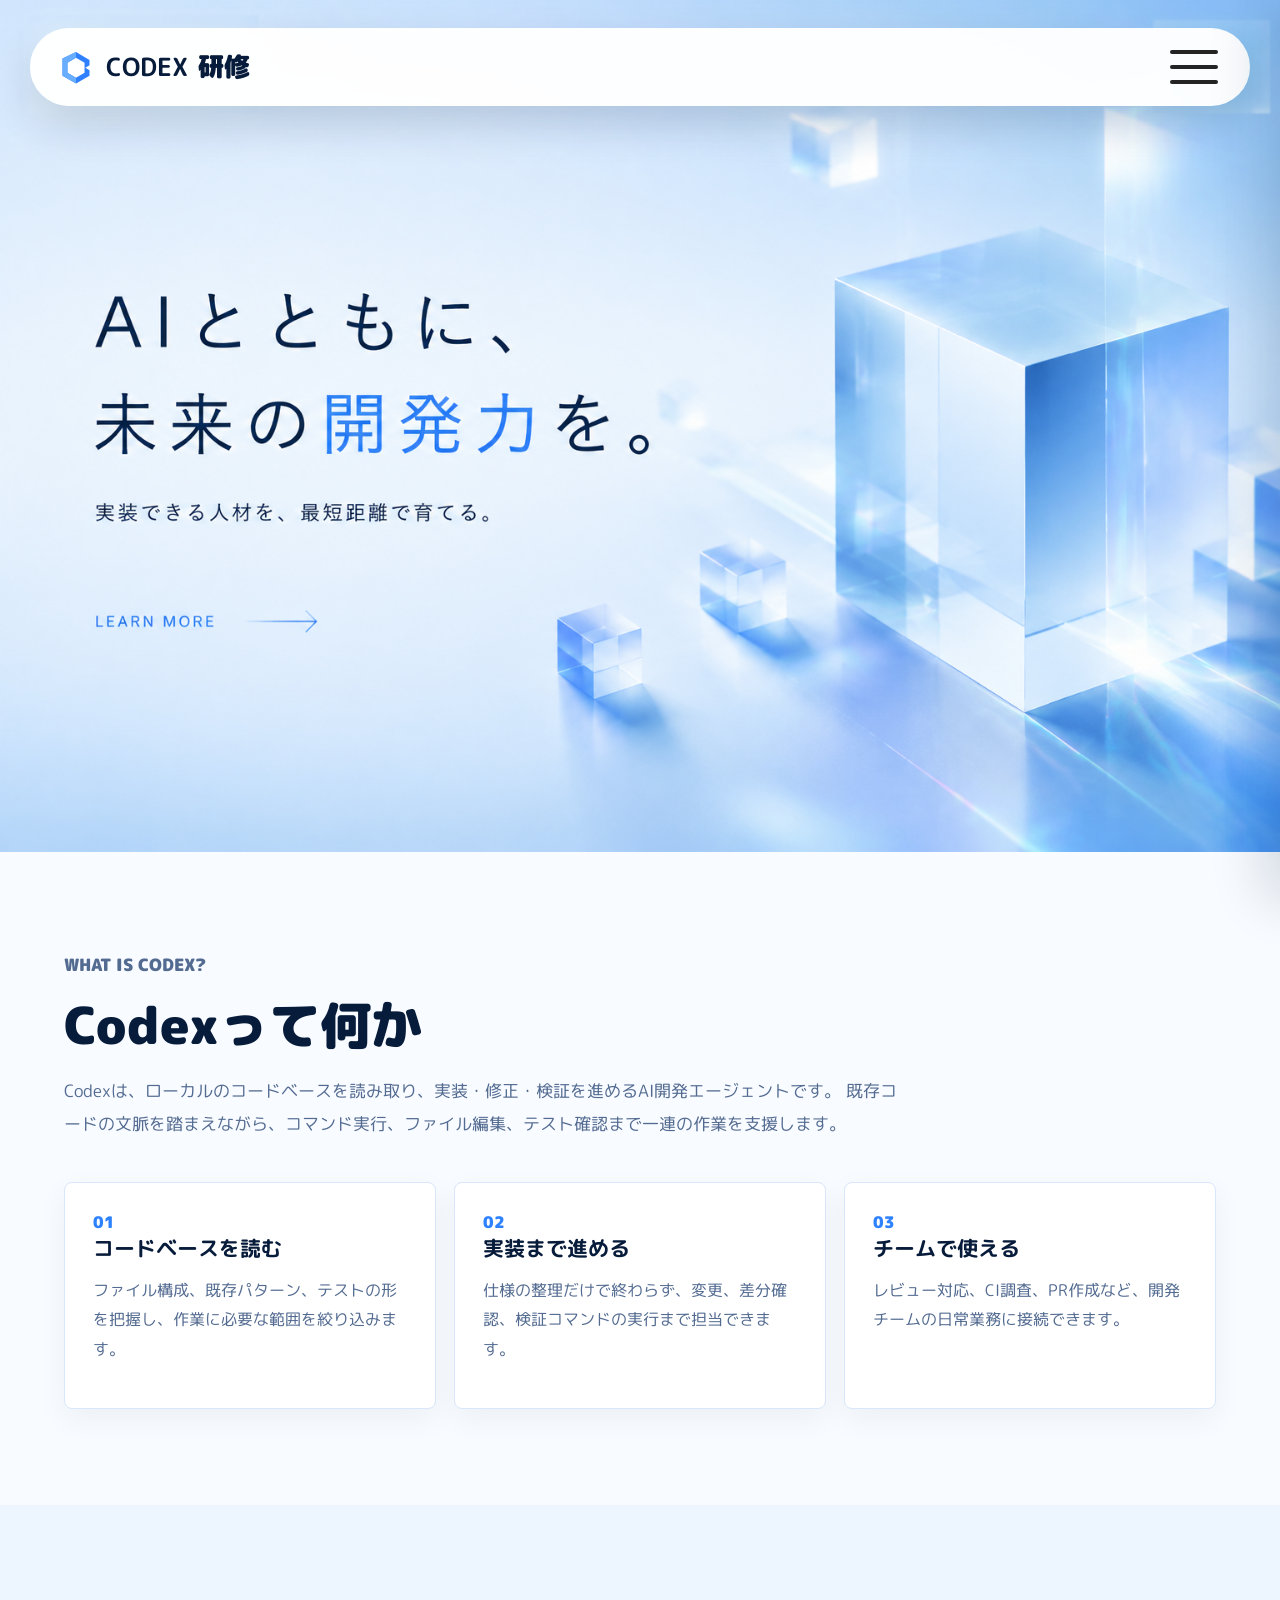
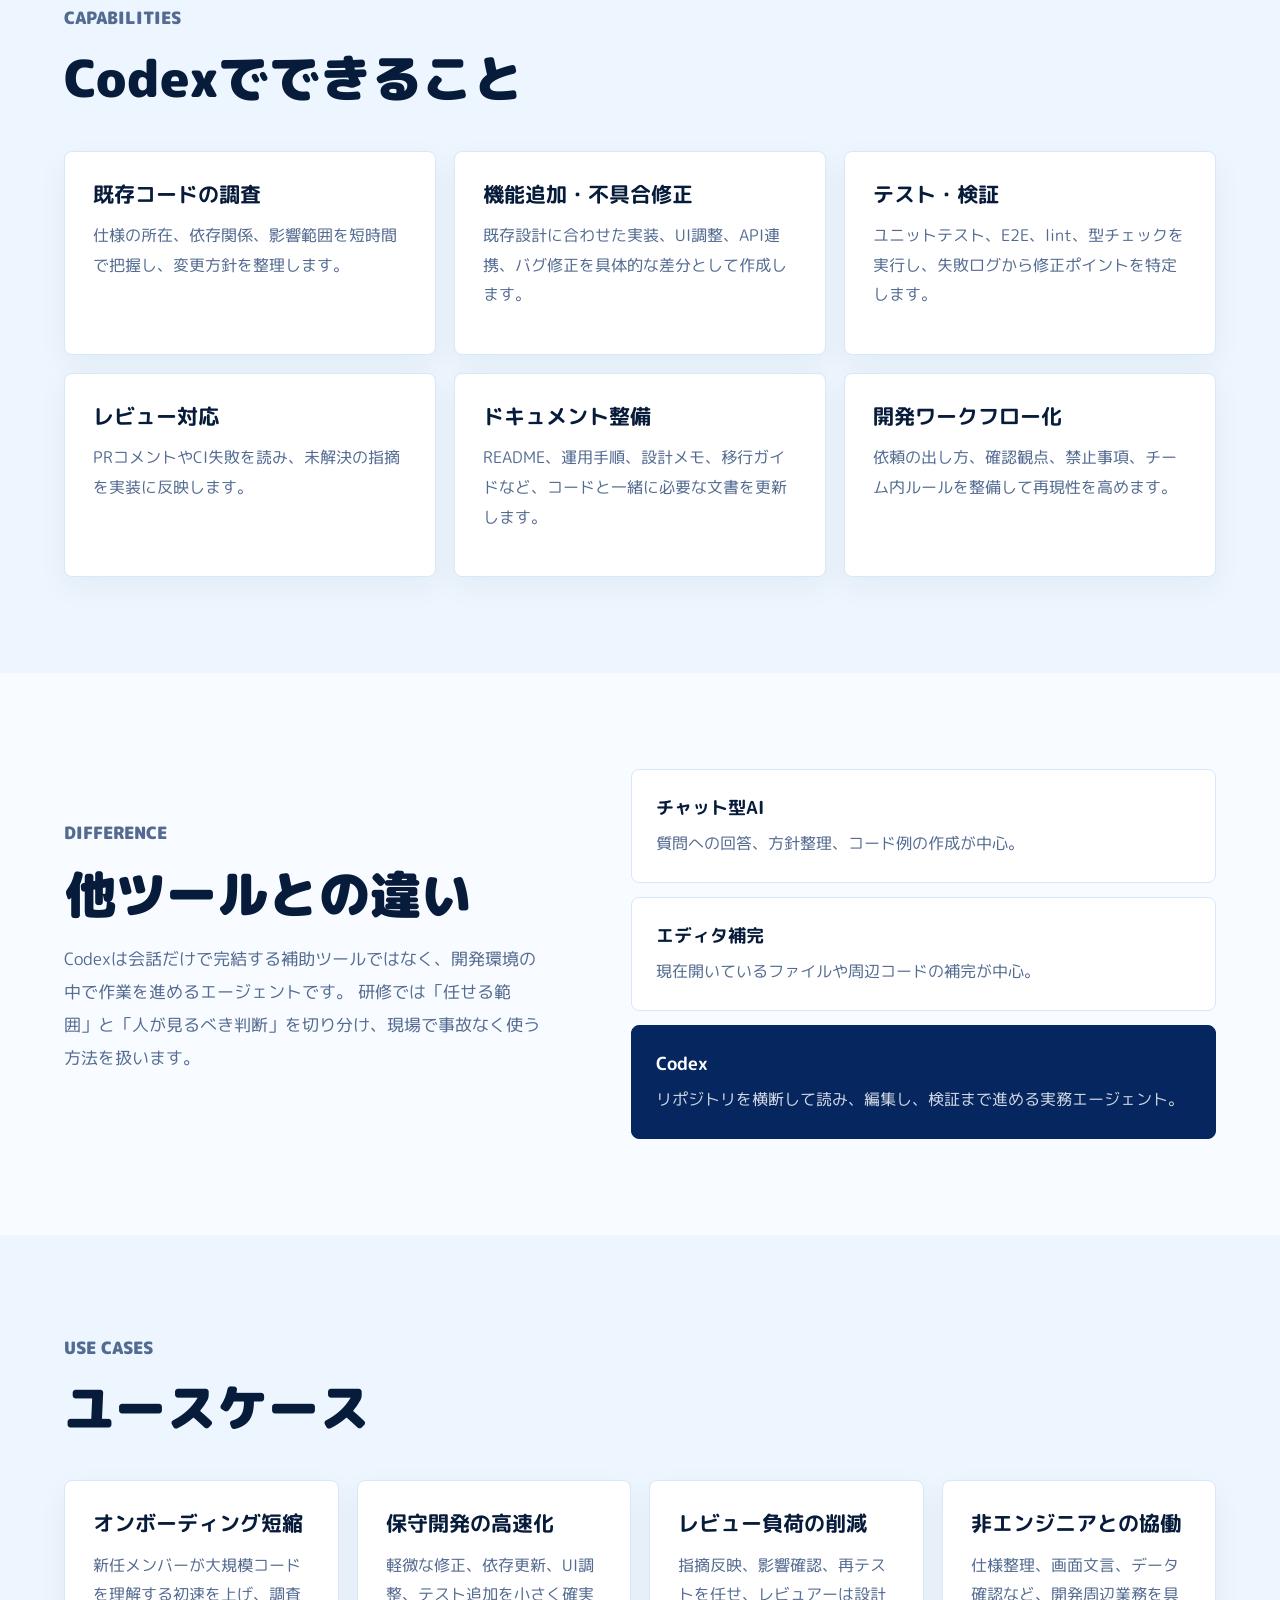
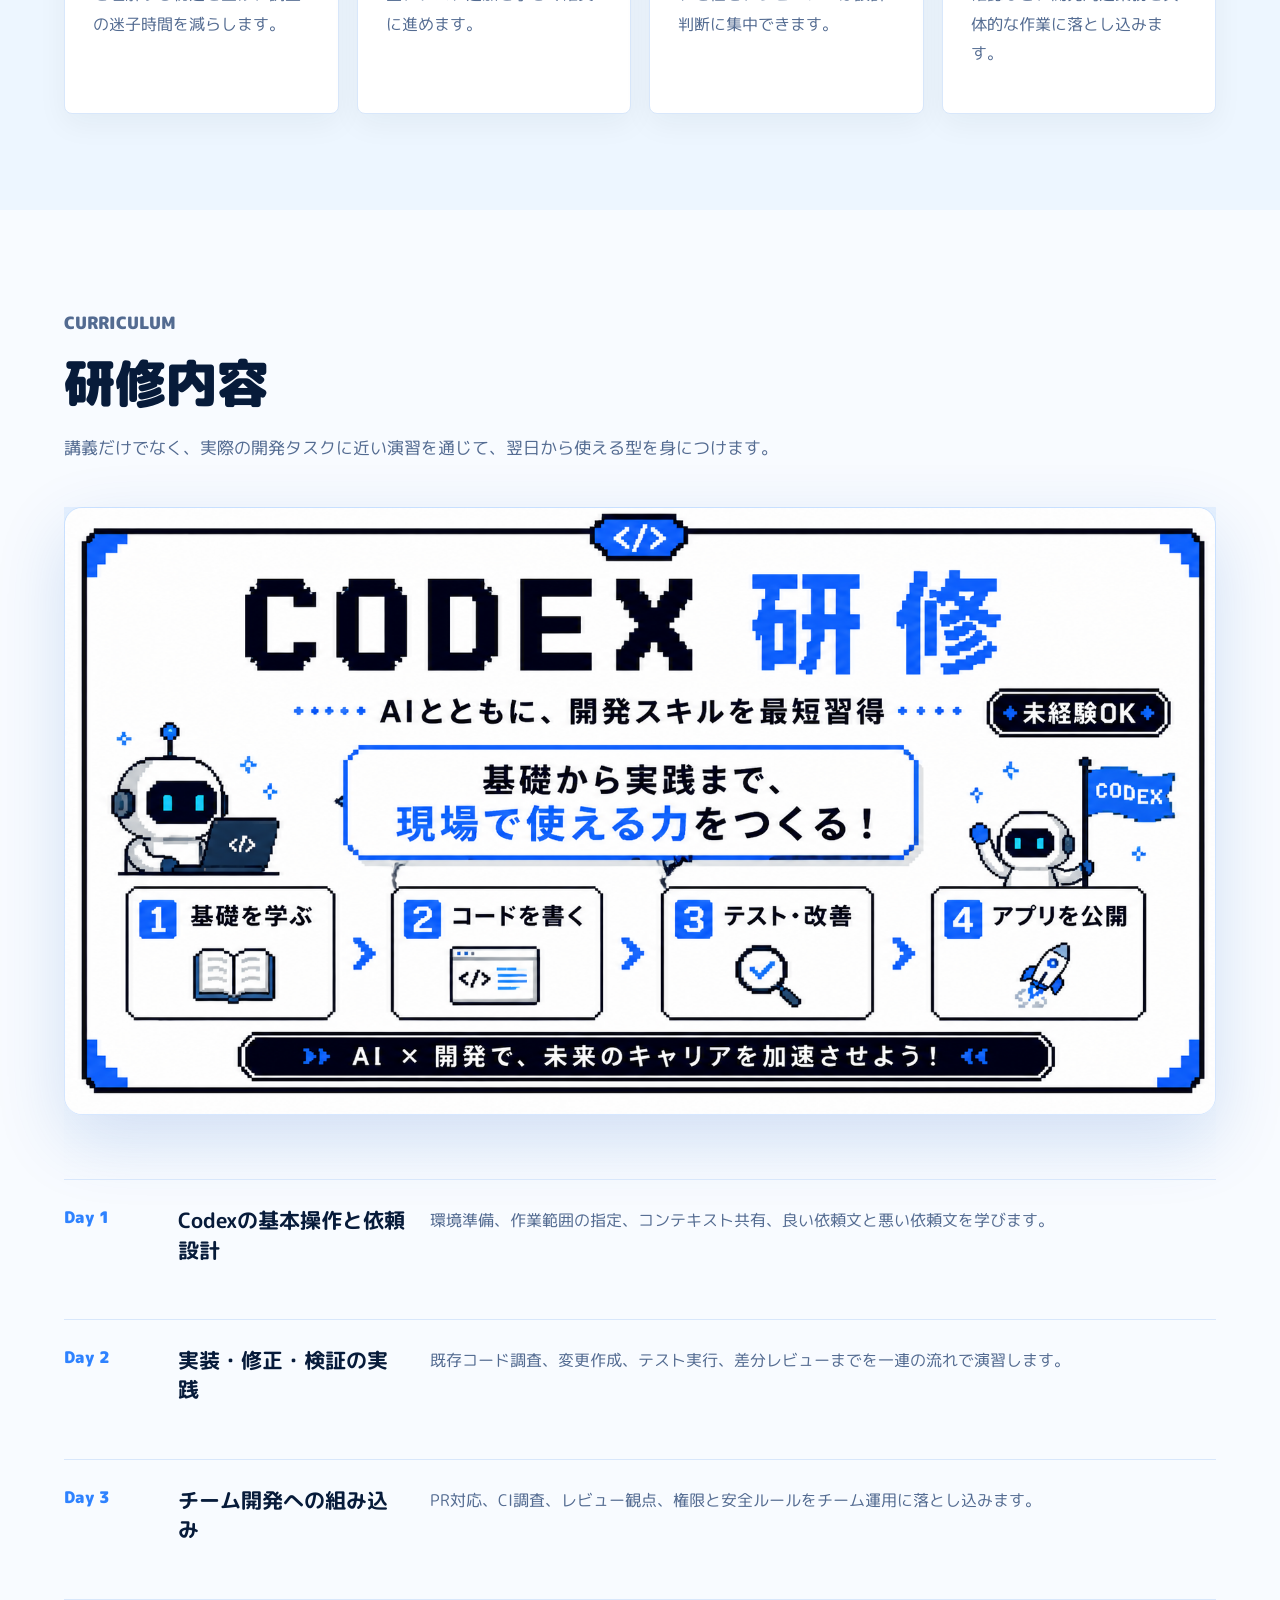
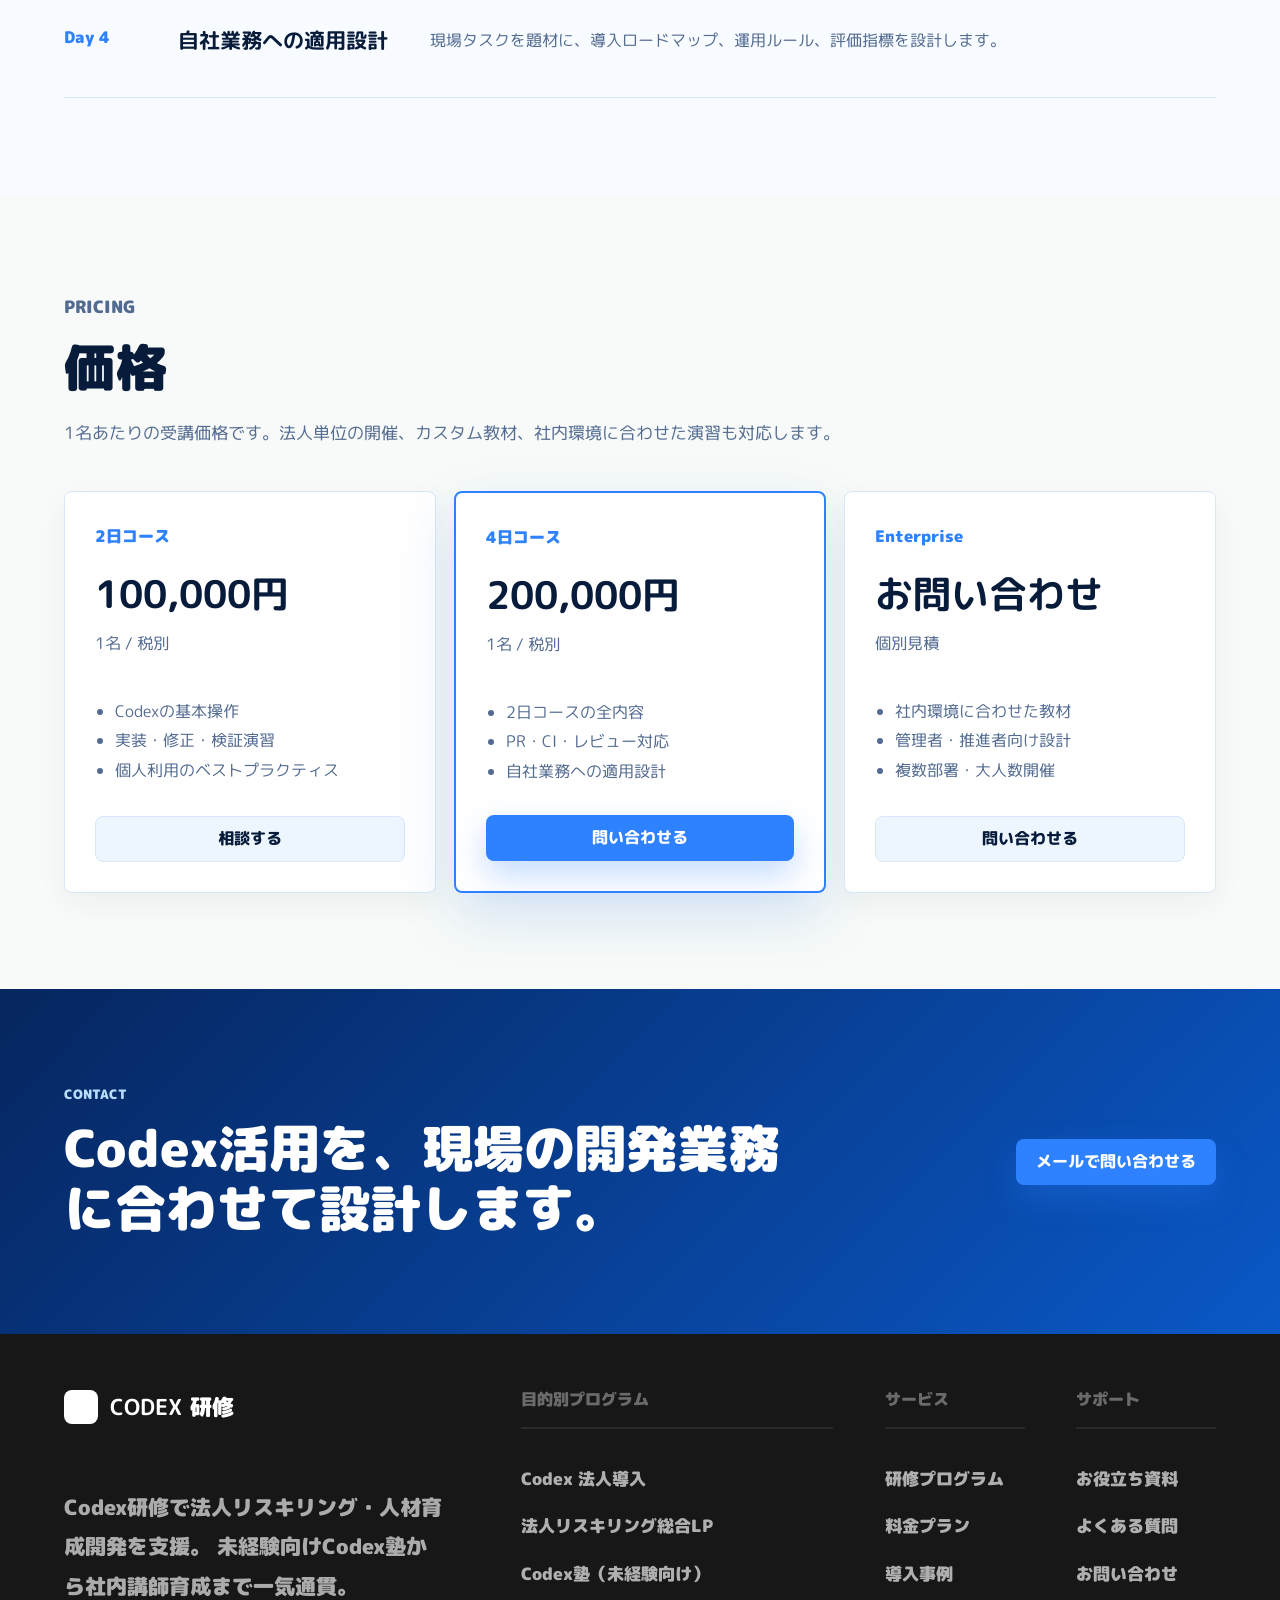
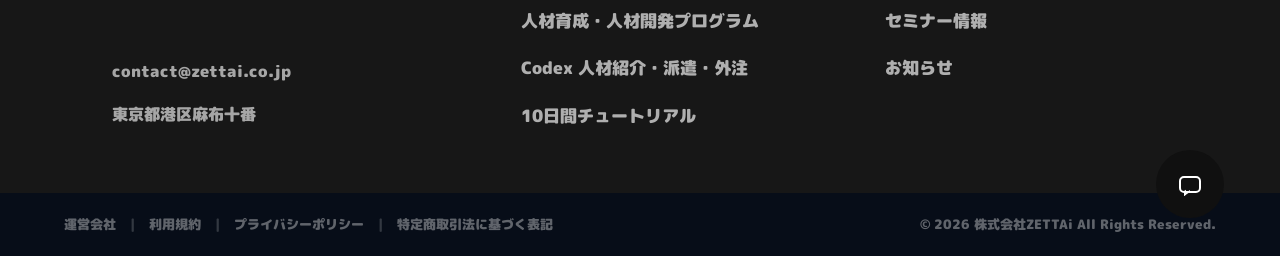
==== index.html @ 71ca86f2 "Add training site" ====
<!doctype html>
<html lang="ja">
  <head>
    <meta charset="utf-8">
    <meta name="viewport" content="width=device-width, initial-scale=1">
    <title>Codex研修 | AIコーディング実務研修</title>
    <meta
      name="description"
      content="Codexで何ができるかを実務で学ぶ法人向け研修。2日10万円、4日20万円、エンタープライズはお問い合わせ。"
    >
    <link rel="preconnect" href="https://fonts.googleapis.com">
    <link rel="preconnect" href="https://fonts.gstatic.com" crossorigin>
    <link href="https://fonts.googleapis.com/css2?family=M+PLUS+Rounded+1c:wght@400;500;700;800;900&display=swap" rel="stylesheet">
    <link rel="stylesheet" href="styles.css">
  </head>
  <body>
    <input class="menu-toggle" type="checkbox" id="menu-toggle" aria-hidden="true">
    <header class="site-header">
      <a class="brand" href="#top" aria-label="Codex研修">
        <span class="brand-mark" aria-hidden="true">
          <svg viewBox="0 0 48 48" role="img">
            <path d="M24 4 42 14.5v7.3l-6.6 3.8v-7.2L24 11.8 12.6 18.4v13.2L24 38.2l11.4-6.6v-7.2l6.6 3.8v7.3L24 46 6 35.5v-23L24 4Z"></path>
            <path d="M24 11.8 12.6 18.4v13.2L24 38.2v7.8L6 35.5v-23L24 4v7.8Z"></path>
          </svg>
        </span>
        <span><strong>CODEX</strong> 研修</span>
      </a>
      <label class="header-menu" for="menu-toggle" aria-label="メニューを開く">
        <span></span>
        <span></span>
        <span></span>
      </label>
    </header>
    <label class="menu-scrim" for="menu-toggle" aria-label="メニューを閉じる"></label>
    <aside class="side-menu" aria-label="メニュー">
      <div class="menu-head">
        <p>MENU</p>
        <label class="menu-close" for="menu-toggle" aria-label="メニューを閉じる"></label>
      </div>
      <nav class="menu-list">
        <a class="is-active" href="#about">
          <span class="menu-icon">✓</span>
          <span><strong>適正診断</strong><small>30秒で受講相性チェック</small></span>
        </a>
        <a href="#curriculum">
          <span class="menu-icon">◇</span>
          <span><strong>コース一覧</strong><small>2日/4日/エンタープライズ</small></span>
        </a>
        <a href="#pricing">
          <span class="menu-icon">▣</span>
          <span><strong>料金プラン</strong><small>明朗な3プラン</small></span>
        </a>
        <a href="#usecases">
          <span class="menu-icon">◎</span>
          <span><strong>導入事例</strong><small>法人の活用シーンを紹介</small></span>
        </a>
        <a href="#features">
          <span class="menu-icon">▤</span>
          <span><strong>できること</strong><small>Codex活用の実務範囲</small></span>
        </a>
        <a href="#difference">
          <span class="menu-icon">▸</span>
          <span><strong>他ツールとの違い</strong><small>開発エージェントとしての特徴</small></span>
        </a>
        <a href="#contact">
          <span class="menu-icon">!</span>
          <span><strong>最新ニュース</strong><small>リリース・更新情報</small></span>
        </a>
      </nav>
      <a class="menu-learning" href="#contact">Eラーニングはこちら</a>
    </aside>

    <main id="top">
      <section class="hero" aria-label="Codex研修のファーストビュー">
        <img class="hero-image" src="assets/hero-codex-fv.png" alt="AIとともに、未来の開発力を。実装できる人材を、最短距離で育てる。">
        <a class="hero-learn-more" href="#about" aria-label="Codexって何かへ移動"></a>
        <div class="hero-content visually-hidden">
          <p class="eyebrow">法人向けAIコーディング研修</p>
          <h1>Codexで、開発チームの実務を前に進める。</h1>
          <p class="hero-lead">
            調査、実装、レビュー、テスト、PR対応まで。Codexを「便利なチャット」ではなく、
            開発プロセスに組み込むための実践型トレーニングです。
          </p>
          <div class="hero-actions">
            <a class="button primary" href="#pricing">料金を見る</a>
            <a class="button ghost" href="#curriculum">研修内容を見る</a>
          </div>
          <dl class="hero-facts" aria-label="研修概要">
            <div>
              <dt>2日</dt>
              <dd>基礎から実務導入</dd>
            </div>
            <div>
              <dt>4日</dt>
              <dd>チーム運用まで</dd>
            </div>
            <div>
              <dt>Enterprise</dt>
              <dd>個別設計</dd>
            </div>
          </dl>
        </div>
      </section>

      <section id="about" class="section intro-section">
        <div class="section-head">
          <p class="eyebrow">What is Codex?</p>
          <h2>Codexって何か</h2>
          <p>
            Codexは、ローカルのコードベースを読み取り、実装・修正・検証を進めるAI開発エージェントです。
            既存コードの文脈を踏まえながら、コマンド実行、ファイル編集、テスト確認まで一連の作業を支援します。
          </p>
        </div>
        <div class="definition-grid">
          <article>
            <span>01</span>
            <h3>コードベースを読む</h3>
            <p>ファイル構成、既存パターン、テストの形を把握し、作業に必要な範囲を絞り込みます。</p>
          </article>
          <article>
            <span>02</span>
            <h3>実装まで進める</h3>
            <p>仕様の整理だけで終わらず、変更、差分確認、検証コマンドの実行まで担当できます。</p>
          </article>
          <article>
            <span>03</span>
            <h3>チームで使える</h3>
            <p>レビュー対応、CI調査、PR作成など、開発チームの日常業務に接続できます。</p>
          </article>
        </div>
      </section>

      <section id="features" class="section band">
        <div class="section-head">
          <p class="eyebrow">Capabilities</p>
          <h2>Codexでできること</h2>
        </div>
        <div class="feature-grid">
          <article>
            <h3>既存コードの調査</h3>
            <p>仕様の所在、依存関係、影響範囲を短時間で把握し、変更方針を整理します。</p>
          </article>
          <article>
            <h3>機能追加・不具合修正</h3>
            <p>既存設計に合わせた実装、UI調整、API連携、バグ修正を具体的な差分として作成します。</p>
          </article>
          <article>
            <h3>テスト・検証</h3>
            <p>ユニットテスト、E2E、lint、型チェックを実行し、失敗ログから修正ポイントを特定します。</p>
          </article>
          <article>
            <h3>レビュー対応</h3>
            <p>PRコメントやCI失敗を読み、未解決の指摘を実装に反映します。</p>
          </article>
          <article>
            <h3>ドキュメント整備</h3>
            <p>README、運用手順、設計メモ、移行ガイドなど、コードと一緒に必要な文書を更新します。</p>
          </article>
          <article>
            <h3>開発ワークフロー化</h3>
            <p>依頼の出し方、確認観点、禁止事項、チーム内ルールを整備して再現性を高めます。</p>
          </article>
        </div>
      </section>

      <section id="difference" class="section">
        <div class="split">
          <div>
            <p class="eyebrow">Difference</p>
            <h2>他ツールとの違い</h2>
            <p>
              Codexは会話だけで完結する補助ツールではなく、開発環境の中で作業を進めるエージェントです。
              研修では「任せる範囲」と「人が見るべき判断」を切り分け、現場で事故なく使う方法を扱います。
            </p>
          </div>
          <div class="compare-list">
            <article>
              <strong>チャット型AI</strong>
              <span>質問への回答、方針整理、コード例の作成が中心。</span>
            </article>
            <article>
              <strong>エディタ補完</strong>
              <span>現在開いているファイルや周辺コードの補完が中心。</span>
            </article>
            <article class="highlight">
              <strong>Codex</strong>
              <span>リポジトリを横断して読み、編集し、検証まで進める実務エージェント。</span>
            </article>
          </div>
        </div>
      </section>

      <section id="usecases" class="section band">
        <div class="section-head">
          <p class="eyebrow">Use Cases</p>
          <h2>ユースケース</h2>
        </div>
        <div class="usecase-grid">
          <article>
            <h3>オンボーディング短縮</h3>
            <p>新任メンバーが大規模コードを理解する初速を上げ、調査の迷子時間を減らします。</p>
          </article>
          <article>
            <h3>保守開発の高速化</h3>
            <p>軽微な修正、依存更新、UI調整、テスト追加を小さく確実に進めます。</p>
          </article>
          <article>
            <h3>レビュー負荷の削減</h3>
            <p>指摘反映、影響確認、再テストを任せ、レビュアーは設計判断に集中できます。</p>
          </article>
          <article>
            <h3>非エンジニアとの協働</h3>
            <p>仕様整理、画面文言、データ確認など、開発周辺業務を具体的な作業に落とし込みます。</p>
          </article>
        </div>
      </section>

      <section id="curriculum" class="section">
        <div class="section-head">
          <p class="eyebrow">Curriculum</p>
          <h2>研修内容</h2>
          <p>講義だけでなく、実際の開発タスクに近い演習を通じて、翌日から使える型を身につけます。</p>
        </div>
        <div class="pixel-banner" aria-label="Codex研修の概要ビジュアル">
          <img src="assets/codex-pixel-training.png" alt="CODEX研修 AIとともに、開発スキルを最短習得。基礎から実践まで、現場で使える力をつくる。">
        </div>
        <div class="timeline">
          <article>
            <span>Day 1</span>
            <h3>Codexの基本操作と依頼設計</h3>
            <p>環境準備、作業範囲の指定、コンテキスト共有、良い依頼文と悪い依頼文を学びます。</p>
          </article>
          <article>
            <span>Day 2</span>
            <h3>実装・修正・検証の実践</h3>
            <p>既存コード調査、変更作成、テスト実行、差分レビューまでを一連の流れで演習します。</p>
          </article>
          <article>
            <span>Day 3</span>
            <h3>チーム開発への組み込み</h3>
            <p>PR対応、CI調査、レビュー観点、権限と安全ルールをチーム運用に落とし込みます。</p>
          </article>
          <article>
            <span>Day 4</span>
            <h3>自社業務への適用設計</h3>
            <p>現場タスクを題材に、導入ロードマップ、運用ルール、評価指標を設計します。</p>
          </article>
        </div>
      </section>

      <section id="pricing" class="section pricing-section">
        <div class="section-head">
          <p class="eyebrow">Pricing</p>
          <h2>価格</h2>
          <p>1名あたりの受講価格です。法人単位の開催、カスタム教材、社内環境に合わせた演習も対応します。</p>
        </div>
        <div class="pricing-grid">
          <article class="price-card">
            <p class="plan">2日コース</p>
            <h3>100,000円</h3>
            <p class="tax">1名 / 税別</p>
            <ul>
              <li>Codexの基本操作</li>
              <li>実装・修正・検証演習</li>
              <li>個人利用のベストプラクティス</li>
            </ul>
            <a class="button secondary" href="#contact">相談する</a>
          </article>
          <article class="price-card featured">
            <p class="plan">4日コース</p>
            <h3>200,000円</h3>
            <p class="tax">1名 / 税別</p>
            <ul>
              <li>2日コースの全内容</li>
              <li>PR・CI・レビュー対応</li>
              <li>自社業務への適用設計</li>
            </ul>
            <a class="button primary" href="#contact">問い合わせる</a>
          </article>
          <article class="price-card">
            <p class="plan">Enterprise</p>
            <h3>お問い合わせ</h3>
            <p class="tax">個別見積</p>
            <ul>
              <li>社内環境に合わせた教材</li>
              <li>管理者・推進者向け設計</li>
              <li>複数部署・大人数開催</li>
            </ul>
            <a class="button secondary" href="#contact">問い合わせる</a>
          </article>
        </div>
      </section>

      <section id="contact" class="section contact">
        <div>
          <p class="eyebrow">Contact</p>
          <h2>Codex活用を、現場の開発業務に合わせて設計します。</h2>
        </div>
        <a class="button primary" href="mailto:info@example.com?subject=Codex研修について">メールで問い合わせる</a>
      </section>
    </main>

    <footer class="footer">
      <div class="footer-main">
        <div class="footer-company">
          <a class="footer-brand" href="#top" aria-label="CODEX研修">
            <span class="footer-brand-mark" aria-hidden="true"></span>
            <span><strong>CODEX</strong> 研修</span>
          </a>
          <p class="footer-lead">
            Codex研修で法人リスキリング・人材育成開発を支援。
            未経験向けCodex塾から社内講師育成まで一気通貫。
          </p>
          <address>
            <a href="mailto:contact@zettai.co.jp">contact@zettai.co.jp</a>
            <span>東京都港区麻布十番</span>
          </address>
        </div>

        <nav class="footer-nav" aria-label="フッターナビゲーション">
          <section>
            <h2>目的別プログラム</h2>
            <a href="#about">Codex 法人導入</a>
            <a href="#top">法人リスキリング総合LP</a>
            <a href="#curriculum">Codex塾（未経験向け）</a>
            <a href="#features">人材育成・人材開発プログラム</a>
            <a href="#usecases">Codex 人材紹介・派遣・外注</a>
            <a href="#contact">10日間チュートリアル</a>
          </section>
          <section>
            <h2>サービス</h2>
            <a href="#curriculum">研修プログラム</a>
            <a href="#pricing">料金プラン</a>
            <a href="#usecases">導入事例</a>
            <a href="#contact">セミナー情報</a>
            <a href="#contact">お知らせ</a>
          </section>
          <section>
            <h2>サポート</h2>
            <a href="#features">お役立ち資料</a>
            <a href="#pricing">よくある質問</a>
            <a href="#contact">お問い合わせ</a>
          </section>
        </nav>
      </div>

      <div class="footer-bottom">
        <nav aria-label="法務リンク">
          <a href="#contact">運営会社</a>
          <a href="#contact">利用規約</a>
          <a href="#contact">プライバシーポリシー</a>
          <a href="#contact">特定商取引法に基づく表記</a>
        </nav>
        <p>© 2026 株式会社ZETTAi All Rights Reserved.</p>
      </div>

      <a class="footer-chat" href="#contact" aria-label="お問い合わせ">
        <span aria-hidden="true"></span>
      </a>
    </footer>
  </body>
</html>
---- styles.css ----
:root {
  --ink: #071b3a;
  --muted: #536b91;
  --line: #d8e7fb;
  --paper: #f8fbff;
  --soft: #edf6ff;
  --blue: #2e82ff;
  --blue-dark: #0b4fb8;
  --blue-deep: #06265f;
  --cyan: #72c7ff;
  --white: #ffffff;
  --shadow: 0 22px 60px rgba(25, 105, 224, 0.16);
}

* {
  box-sizing: border-box;
}

html {
  scroll-behavior: smooth;
}

body {
  margin: 0;
  color: var(--ink);
  background: var(--paper);
  font-family: "M PLUS Rounded 1c", system-ui, sans-serif;
  letter-spacing: 0;
}

.visually-hidden {
  position: absolute;
  width: 1px;
  height: 1px;
  padding: 0;
  margin: -1px;
  overflow: hidden;
  clip: rect(0, 0, 0, 0);
  white-space: nowrap;
  border: 0;
}

a {
  color: inherit;
  text-decoration: none;
}

.menu-toggle {
  position: absolute;
  opacity: 0;
  pointer-events: none;
}

.site-header {
  position: fixed;
  z-index: 30;
  top: 28px;
  left: 30px;
  right: 30px;
  display: flex;
  align-items: center;
  justify-content: space-between;
  gap: 24px;
  min-height: 78px;
  padding: 10px 22px 10px 28px;
  background: rgba(255, 255, 255, 0.96);
  border-radius: 999px;
  box-shadow: 0 18px 42px rgba(7, 27, 58, 0.16);
  backdrop-filter: blur(14px);
}

.brand,
.nav,
.hero-actions,
.hero-facts,
.contact {
  display: flex;
  align-items: center;
}

.brand {
  margin-right: auto;
  flex: 0 0 auto;
  gap: 12px;
  font-weight: 900;
  font-size: clamp(22px, 2vw, 34px);
  line-height: 1;
  color: var(--ink);
}

.brand span:last-child {
  display: flex;
  align-items: baseline;
  gap: 10px;
}

.brand strong {
  font-size: clamp(22px, 1.95vw, 34px);
}

.brand-mark {
  width: 36px;
  height: 36px;
  color: var(--blue);
}

.brand-mark svg {
  display: block;
  width: 100%;
  height: 100%;
}

.brand-mark path:first-child {
  fill: #2f80ff;
}

.brand-mark path:last-child {
  fill: #69adff;
}

.nav {
  flex: 1 1 auto;
  justify-content: center;
  min-width: 0;
  gap: clamp(16px, 1.55vw, 28px);
  color: #071b3a;
  font-size: clamp(15px, 1.2vw, 22px);
  font-weight: 900;
  white-space: nowrap;
}

.nav a:hover {
  color: var(--blue-dark);
}

.header-cta,
.button {
  display: inline-flex;
  align-items: center;
  justify-content: center;
  min-height: 46px;
  padding: 0 20px;
  border-radius: 8px;
  font-weight: 800;
}

.header-menu {
  flex: 0 0 auto;
  display: flex;
  flex-direction: column;
  justify-content: center;
  gap: 11px;
  width: 58px;
  height: 58px;
  color: #242424;
  border: 0;
  border-radius: 0;
  font-weight: 900;
  cursor: pointer;
}

.header-menu span {
  width: 48px;
  height: 4px;
  background: currentColor;
  border-radius: 999px;
}

.menu-scrim {
  position: fixed;
  z-index: 20;
  inset: 0;
  background: rgba(5, 12, 23, 0.54);
  opacity: 0;
  pointer-events: none;
  transition: opacity 0.28s ease;
}

.side-menu {
  position: fixed;
  z-index: 40;
  top: 0;
  right: 0;
  width: min(92vw, 440px);
  height: 100svh;
  padding: 22px 22px 20px;
  background: rgba(255, 255, 255, 0.98);
  box-shadow: -18px 0 50px rgba(7, 27, 58, 0.14);
  overflow-y: auto;
  transform: translateX(100%);
  transition: transform 0.28s ease;
}

.menu-toggle:checked ~ .menu-scrim {
  opacity: 1;
  pointer-events: auto;
}

.menu-toggle:checked ~ .side-menu {
  transform: translateX(0);
}

.menu-head {
  display: flex;
  align-items: center;
  justify-content: space-between;
  padding: 0 6px 18px;
  border-bottom: 1px solid #e7edf7;
}

.menu-head p {
  margin: 0;
  color: #141414;
  font-size: 20px;
  font-weight: 900;
  letter-spacing: 0.28em;
}

.menu-close {
  position: relative;
  width: 38px;
  height: 38px;
  cursor: pointer;
}

.menu-close::before,
.menu-close::after {
  content: "";
  position: absolute;
  top: 18px;
  left: 3px;
  width: 34px;
  height: 3px;
  background: #1f1f1f;
  border-radius: 999px;
}

.menu-close::before {
  transform: rotate(45deg);
}

.menu-close::after {
  transform: rotate(-45deg);
}

.menu-list {
  display: grid;
}

.menu-list a {
  position: relative;
  display: grid;
  grid-template-columns: 44px 1fr;
  gap: 14px;
  align-items: center;
  min-height: 78px;
  padding: 12px 34px 12px 12px;
  border-bottom: 1px solid #e1e7f0;
}

.menu-list a::after {
  content: "›";
  position: absolute;
  right: 14px;
  color: #d7dde7;
  font-size: 34px;
  line-height: 1;
}

.menu-list a.is-active {
  background: #f0f4ff;
}

.menu-icon {
  display: grid;
  place-items: center;
  color: #65758c;
  font-size: 24px;
  font-weight: 900;
}

.menu-list strong,
.menu-list small {
  display: block;
}

.menu-list strong {
  color: #151515;
  font-size: 22px;
  line-height: 1.2;
  font-weight: 900;
}

.menu-list small {
  margin-top: 3px;
  color: #8b98ad;
  font-size: 15px;
  line-height: 1.35;
  font-weight: 900;
}

.menu-learning {
  display: flex;
  align-items: center;
  justify-content: center;
  min-height: 58px;
  margin-top: 18px;
  color: #171717;
  background: #ffffff;
  border: 2px solid #cfd5df;
  border-radius: 16px;
  font-size: 18px;
  font-weight: 900;
}

.hero {
  position: relative;
  overflow: hidden;
  padding: 0;
  background: #d9edff;
}

.hero-image {
  display: block;
  width: 100%;
  height: auto;
}

.hero-learn-more {
  position: absolute;
  left: 6.8%;
  top: 71%;
  z-index: 2;
  width: 19%;
  height: 7%;
  border-radius: 999px;
}

.hero-learn-more:focus-visible {
  outline: 3px solid var(--blue);
  outline-offset: 6px;
}

.hero-content {
  position: relative;
  max-width: 720px;
}

.pixel-banner {
  padding: 0 0 clamp(36px, 5vw, 64px);
  background:
    linear-gradient(180deg, rgba(216, 235, 255, 0.56), rgba(248, 251, 255, 0)),
    transparent;
}

.pixel-banner img {
  display: block;
  width: min(100%, 1320px);
  margin: 0 auto;
  border: 1px solid rgba(46, 130, 255, 0.16);
  border-radius: 18px;
  box-shadow: 0 24px 70px rgba(11, 79, 184, 0.16);
}

.eyebrow {
  margin: 0 0 14px;
  color: var(--blue);
  font-size: 13px;
  font-weight: 900;
  text-transform: uppercase;
}

h1,
h2,
h3,
p {
  margin-top: 0;
}

h1 {
  max-width: 680px;
  margin-bottom: 24px;
  font-size: clamp(42px, 6vw, 82px);
  line-height: 1.04;
  font-weight: 900;
}

.hero-lead {
  max-width: 650px;
  color: #37433f;
  font-size: clamp(17px, 2vw, 21px);
  line-height: 1.9;
  font-weight: 700;
}

.hero-actions {
  flex-wrap: wrap;
  gap: 14px;
  margin: 34px 0;
}

.button.primary {
  color: var(--white);
  background: var(--blue);
  box-shadow: 0 14px 32px rgba(46, 130, 255, 0.28);
}

.button.ghost {
  background: rgba(255, 255, 255, 0.76);
  border: 1px solid var(--line);
}

.button.secondary {
  background: var(--soft);
  border: 1px solid var(--line);
}

.hero-facts {
  flex-wrap: wrap;
  gap: 10px;
}

.hero-facts div {
  min-width: 150px;
  padding: 16px 18px;
  background: rgba(255, 255, 255, 0.84);
  border: 1px solid rgba(216, 231, 251, 0.9);
  border-radius: 8px;
}

.hero-facts dt {
  font-size: 20px;
  font-weight: 900;
}

.hero-facts dd {
  margin: 4px 0 0;
  color: var(--muted);
  font-size: 13px;
  font-weight: 700;
}

.section {
  padding: 96px clamp(20px, 5vw, 72px);
}

.section-head {
  max-width: 840px;
  margin-bottom: 42px;
}

h2 {
  margin-bottom: 18px;
  font-size: clamp(31px, 4vw, 52px);
  line-height: 1.18;
  font-weight: 900;
}

.section-head p,
.split p {
  color: var(--muted);
  font-size: 17px;
  line-height: 1.95;
}

.band {
  background: var(--soft);
}

.definition-grid,
.feature-grid,
.usecase-grid,
.pricing-grid {
  display: grid;
  gap: 18px;
}

.definition-grid {
  grid-template-columns: repeat(3, 1fr);
}

.definition-grid article,
.feature-grid article,
.usecase-grid article,
.price-card {
  background: var(--white);
  border: 1px solid var(--line);
  border-radius: 8px;
  box-shadow: 0 10px 30px rgba(23, 32, 30, 0.05);
}

.definition-grid article,
.feature-grid article,
.usecase-grid article {
  padding: 28px;
}

.definition-grid span,
.timeline span {
  color: var(--blue);
  font-weight: 900;
}

h3 {
  margin-bottom: 12px;
  font-size: 21px;
  line-height: 1.4;
}

article p,
li {
  color: var(--muted);
  line-height: 1.85;
}

.feature-grid {
  grid-template-columns: repeat(3, 1fr);
}

.split {
  display: grid;
  grid-template-columns: minmax(0, 0.9fr) minmax(320px, 1.1fr);
  gap: clamp(32px, 7vw, 88px);
  align-items: center;
}

.compare-list {
  display: grid;
  gap: 14px;
}

.compare-list article {
  display: grid;
  gap: 8px;
  padding: 24px;
  background: var(--white);
  border: 1px solid var(--line);
  border-radius: 8px;
}

.compare-list strong {
  font-size: 18px;
}

.compare-list span {
  color: var(--muted);
  line-height: 1.8;
}

.compare-list .highlight {
  color: var(--white);
  background: var(--blue-deep);
  border-color: var(--blue-deep);
}

.compare-list .highlight span {
  color: rgba(255, 255, 255, 0.82);
}

.usecase-grid {
  grid-template-columns: repeat(4, 1fr);
}

.timeline {
  position: relative;
  display: grid;
  gap: 16px;
}

.timeline article {
  display: grid;
  grid-template-columns: 92px 230px 1fr;
  gap: 22px;
  align-items: start;
  padding: 26px 0;
  border-top: 1px solid var(--line);
}

.timeline article:last-child {
  border-bottom: 1px solid var(--line);
}

.pricing-section {
  background: #f7faf8;
}

.pricing-grid {
  grid-template-columns: repeat(3, 1fr);
  align-items: stretch;
}

.price-card {
  display: flex;
  flex-direction: column;
  padding: 30px;
}

.price-card.featured {
  border: 2px solid var(--blue);
  box-shadow: var(--shadow);
}

.plan {
  color: var(--blue);
  font-weight: 900;
}

.price-card h3 {
  margin: 0;
  font-size: clamp(30px, 3vw, 44px);
}

.tax {
  margin-top: 8px;
  color: var(--muted);
}

ul {
  flex: 1;
  margin: 22px 0 28px;
  padding-left: 20px;
}

.contact {
  justify-content: space-between;
  gap: 32px;
  color: var(--white);
  background: linear-gradient(135deg, var(--blue-deep), #0a58c7);
}

.contact .eyebrow {
  color: #b7dcff;
}

.contact h2 {
  max-width: 760px;
  margin-bottom: 0;
}

.footer {
  position: relative;
  color: rgba(255, 255, 255, 0.62);
  background: #171717;
  overflow: hidden;
}

.footer-main {
  display: grid;
  grid-template-columns: minmax(220px, 0.82fr) minmax(0, 1.5fr);
  gap: clamp(28px, 6vw, 92px);
  padding: 56px clamp(24px, 5vw, 72px) 66px;
}

.footer-company {
  max-width: 600px;
  min-width: 0;
}

.footer-brand {
  display: inline-flex;
  align-items: center;
  gap: 12px;
  color: #ffffff;
  font-size: clamp(18px, 1.75vw, 28px);
  line-height: 1;
  font-weight: 900;
}

.footer-brand span:last-child {
  display: flex;
  align-items: baseline;
  gap: 8px;
}

.footer-brand-mark {
  display: inline-block;
  width: 34px;
  height: 34px;
  background: #ffffff;
  border-radius: 8px;
}

.footer-lead {
  max-width: 540px;
  margin: 58px 0 54px;
  color: rgba(255, 255, 255, 0.64);
  font-size: clamp(16px, 1.65vw, 28px);
  line-height: 1.85;
  font-weight: 900;
}

.footer address {
  display: grid;
  gap: 20px;
  margin: 0;
  padding-left: 48px;
  font-style: normal;
  font-size: clamp(14px, 1.28vw, 23px);
  line-height: 1.4;
  font-weight: 900;
}

.footer address a,
.footer address span {
  display: block;
}

.footer a:hover {
  color: #ffffff;
}

.footer-nav {
  display: grid;
  grid-template-columns: minmax(220px, 1.45fr) minmax(120px, 0.65fr) minmax(120px, 0.65fr);
  gap: clamp(24px, 4vw, 72px);
  min-width: 0;
}

.footer-nav section {
  display: grid;
  align-content: start;
  gap: 24px;
  min-width: 0;
}

.footer-nav h2 {
  margin: 0 0 14px;
  padding-bottom: 18px;
  color: rgba(255, 255, 255, 0.36);
  border-bottom: 2px solid rgba(255, 255, 255, 0.08);
  font-size: clamp(14px, 1.22vw, 23px);
  line-height: 1.2;
  font-weight: 900;
}

.footer-nav a {
  color: rgba(255, 255, 255, 0.66);
  font-size: clamp(15px, 1.35vw, 26px);
  line-height: 1.35;
  font-weight: 900;
}

.footer-bottom {
  display: grid;
  grid-template-columns: minmax(0, 1fr) auto;
  gap: 26px;
  align-items: center;
  padding: 22px clamp(24px, 5vw, 72px);
  color: rgba(255, 255, 255, 0.36);
  background: #070d18;
  font-size: clamp(12px, 1.05vw, 21px);
  font-weight: 900;
}

.footer-bottom nav {
  display: flex;
  flex-wrap: wrap;
  gap: 0;
}

.footer-bottom a {
  color: inherit;
}

.footer-bottom a + a::before {
  content: "|";
  display: inline-block;
  margin: 0 14px;
  color: rgba(255, 255, 255, 0.18);
}

.footer-bottom p {
  margin: 0;
  white-space: normal;
}

.footer-chat {
  position: absolute;
  right: clamp(28px, 4.4vw, 90px);
  bottom: 38px;
  display: grid;
  place-items: center;
  width: clamp(58px, 5.3vw, 98px);
  height: clamp(58px, 5.3vw, 98px);
  color: #ffffff;
  background: #101010;
  border-radius: 50%;
}

.footer-chat span {
  position: relative;
  width: 33%;
  height: 25%;
  border: 2px solid currentColor;
  border-radius: 5px;
}

.footer-chat span::after {
  content: "";
  position: absolute;
  left: 17%;
  bottom: -28%;
  width: 22%;
  height: 22%;
  border-left: 2px solid currentColor;
  border-bottom: 2px solid currentColor;
  transform: skewY(-35deg);
}

@media (max-width: 1180px) {
  .footer-main {
    grid-template-columns: 1fr;
    gap: 42px;
  }

  .footer-company {
    max-width: none;
  }

  .footer-lead {
    max-width: 720px;
    margin: 34px 0;
  }

  .footer address {
    padding-left: 0;
  }

  .footer-nav {
    grid-template-columns: minmax(220px, 1.2fr) repeat(2, minmax(140px, 0.8fr));
  }

  .footer-bottom {
    grid-template-columns: 1fr;
    gap: 14px;
  }
}

@media (max-width: 980px) {
  .nav {
    display: none;
  }

  .site-header {
    min-height: 76px;
    left: 14px;
    right: 14px;
    top: 14px;
    padding: 12px 16px;
  }

  .brand {
    font-size: 26px;
  }

  .brand-mark {
    width: 40px;
    height: 40px;
    border-radius: 50%;
  }

  .header-menu span {
    width: 42px;
    height: 4px;
  }

  .side-menu {
    width: min(94vw, 420px);
  }

  .menu-list strong {
    font-size: 21px;
  }

  .menu-list small {
    font-size: 14px;
  }

  .definition-grid,
  .feature-grid,
  .usecase-grid,
  .pricing-grid,
  .split,
  .footer-main,
  .footer-nav,
  .footer-bottom {
    grid-template-columns: 1fr;
  }

  .timeline article {
    grid-template-columns: 1fr;
    gap: 8px;
  }

  .footer-main {
    gap: 46px;
    padding-top: 46px;
    padding-bottom: 60px;
  }

  .footer-lead {
    margin: 36px 0;
  }

  .footer address {
    padding-left: 0;
  }

  .footer-nav {
    gap: 36px;
  }

  .footer-bottom p {
    white-space: normal;
  }

  .footer-chat {
    bottom: 76px;
  }
}

@media (max-width: 640px) {
  .hero {
    min-height: 0;
  }

  .hero-facts div {
    width: 100%;
  }

  .section {
    padding: 70px 18px;
  }

  .definition-grid article,
  .feature-grid article,
  .usecase-grid article,
  .price-card {
    padding: 22px;
  }

  .contact {
    align-items: flex-start;
    flex-direction: column;
  }

  .button {
    width: 100%;
  }

  .footer-main {
    padding: 38px 18px 50px;
  }

  .footer-brand-mark {
    width: 30px;
    height: 30px;
    border-radius: 7px;
  }

  .footer-lead {
    font-size: 18px;
    line-height: 1.75;
  }

  .footer address,
  .footer-nav a {
    font-size: 17px;
  }

  .footer-nav section {
    gap: 16px;
  }

  .footer-nav h2 {
    padding-bottom: 18px;
  }

  .footer-bottom {
    padding: 18px 18px 82px;
    font-size: 13px;
  }

  .footer-bottom a + a::before {
    margin: 0 10px;
  }

  .footer-chat {
    right: 18px;
    bottom: 24px;
  }
}
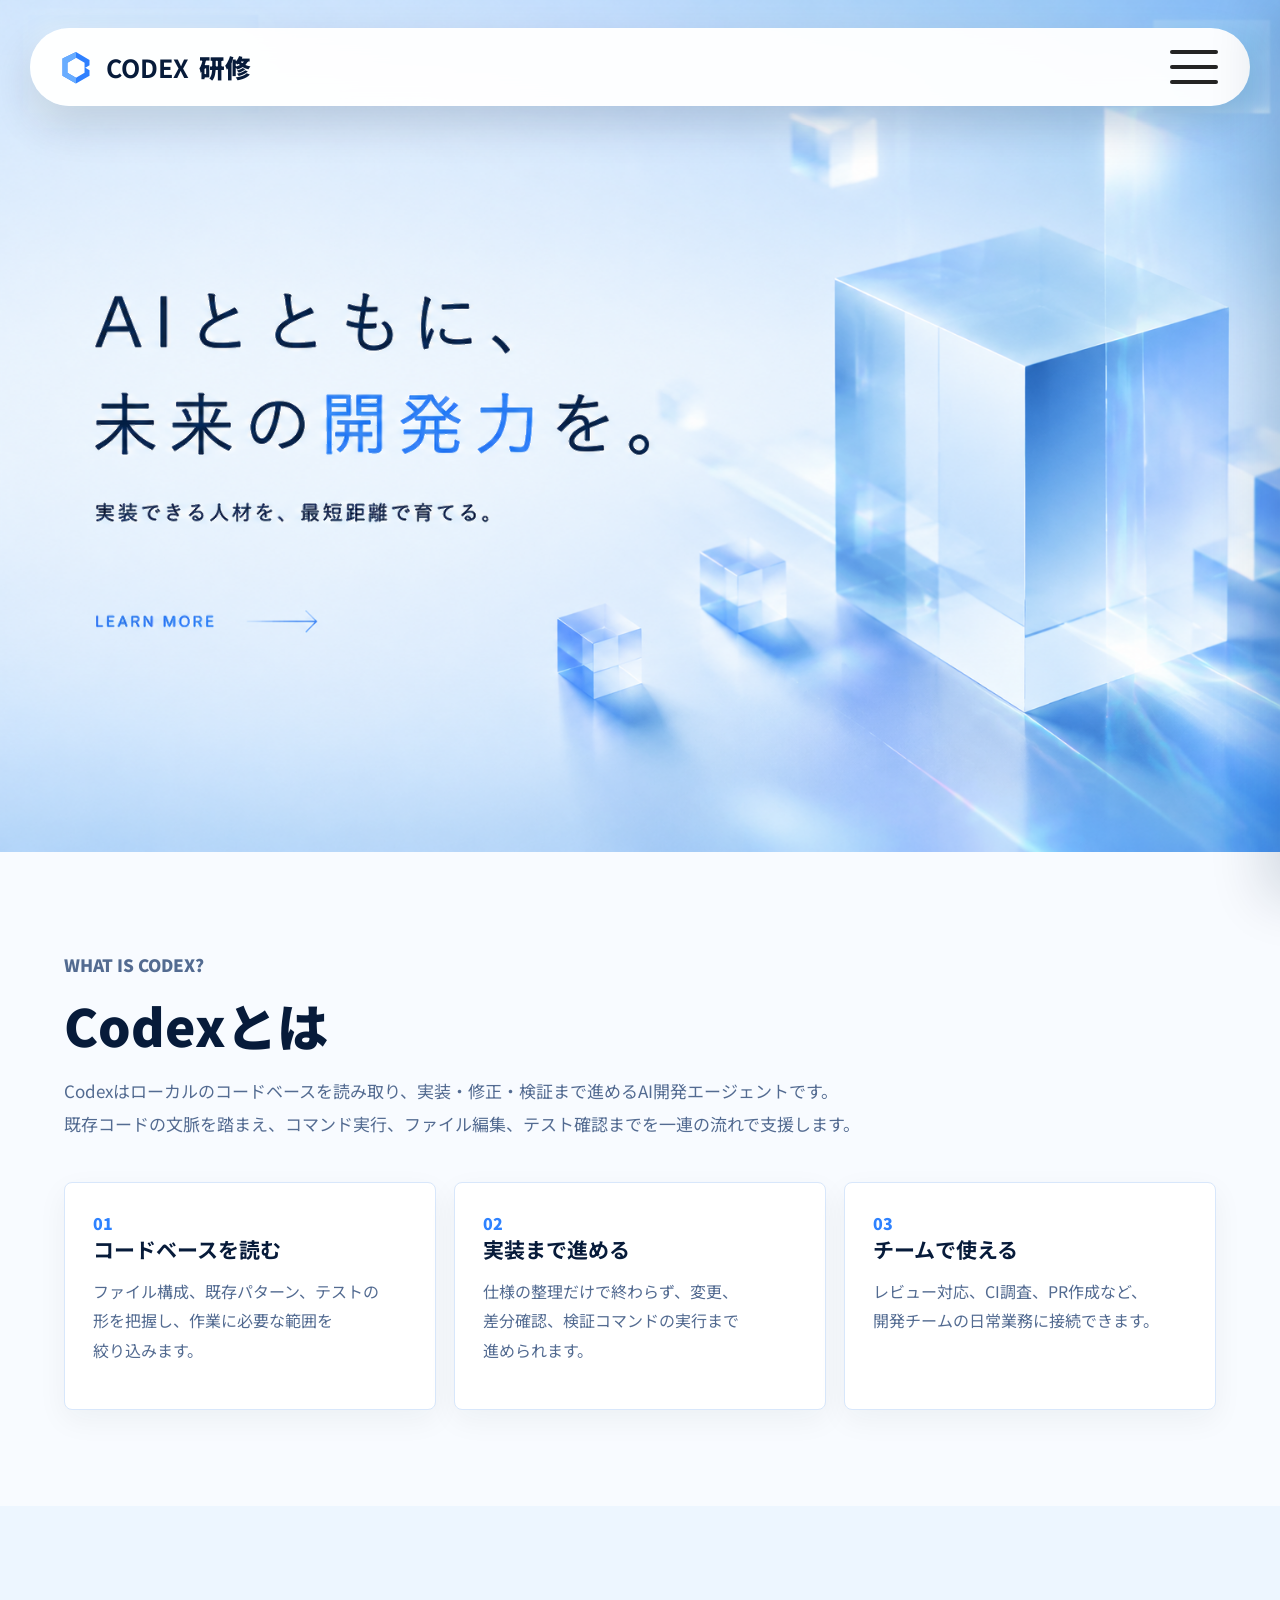
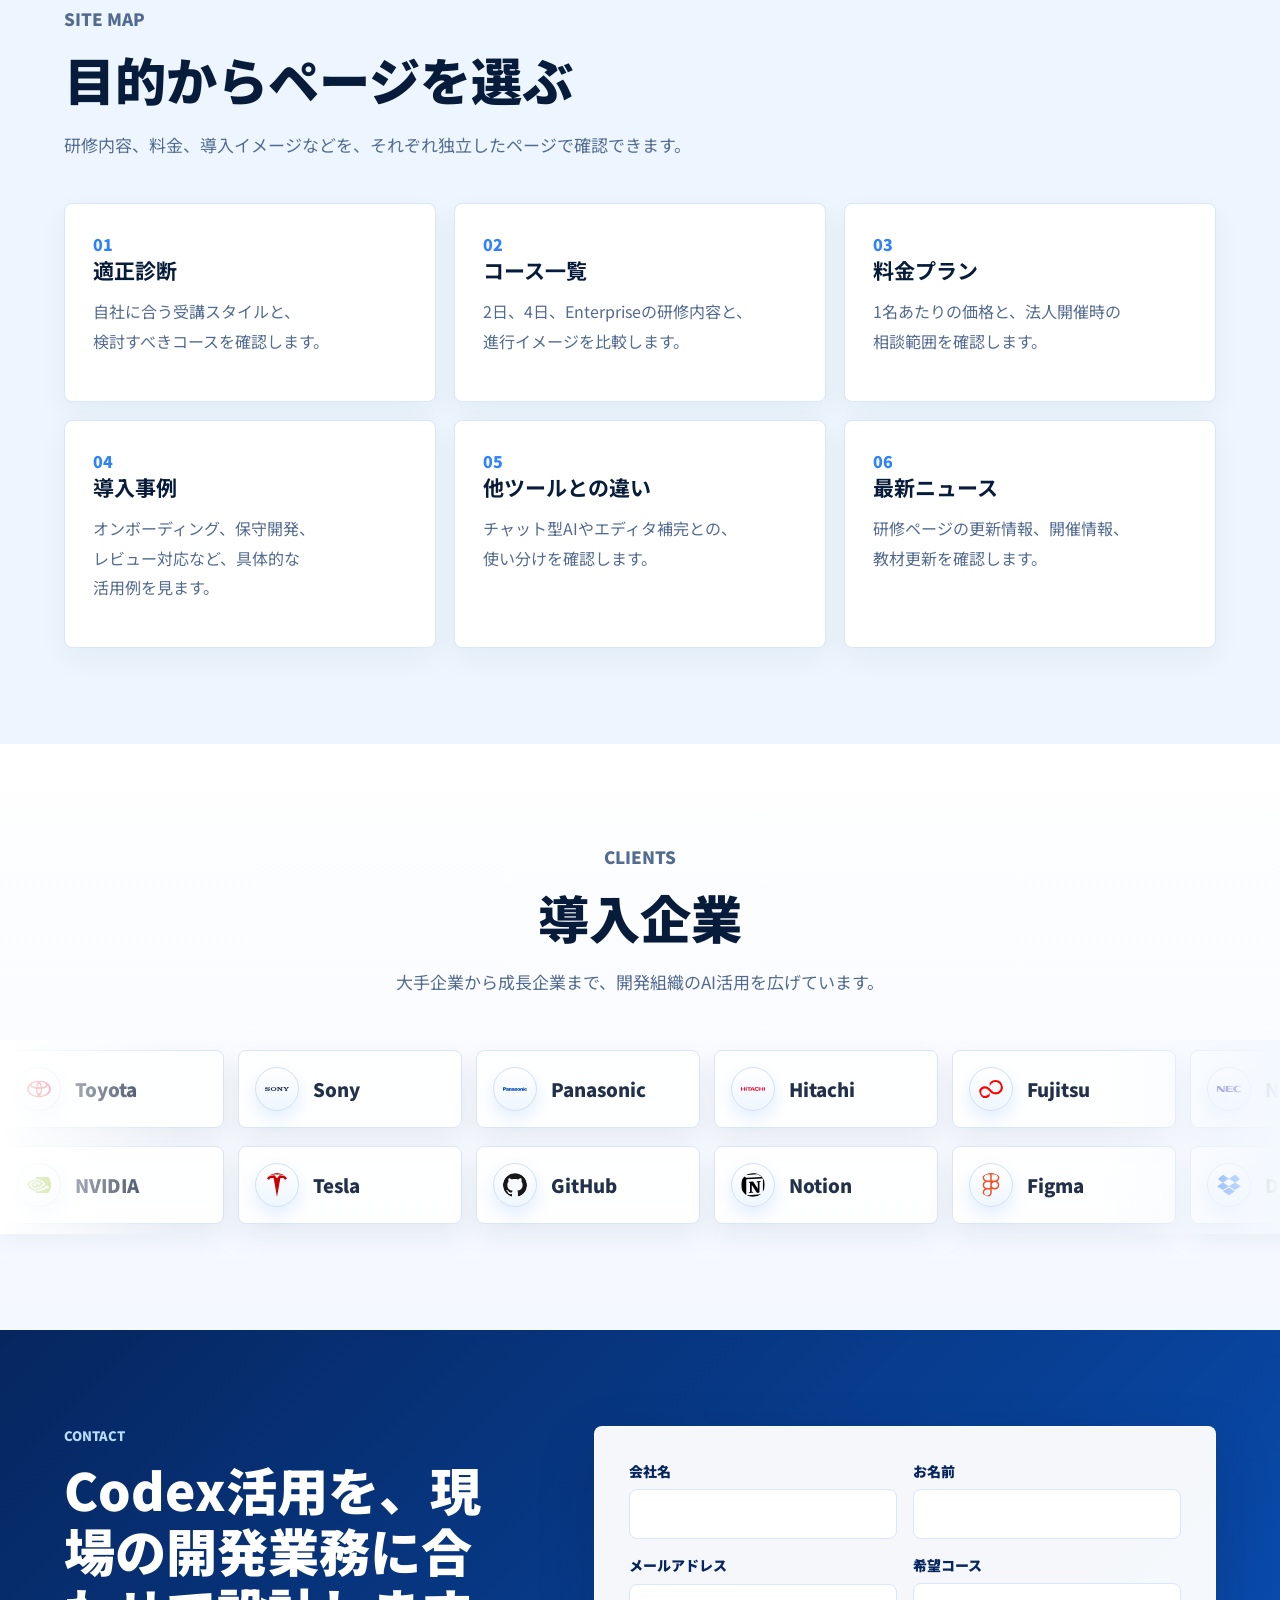
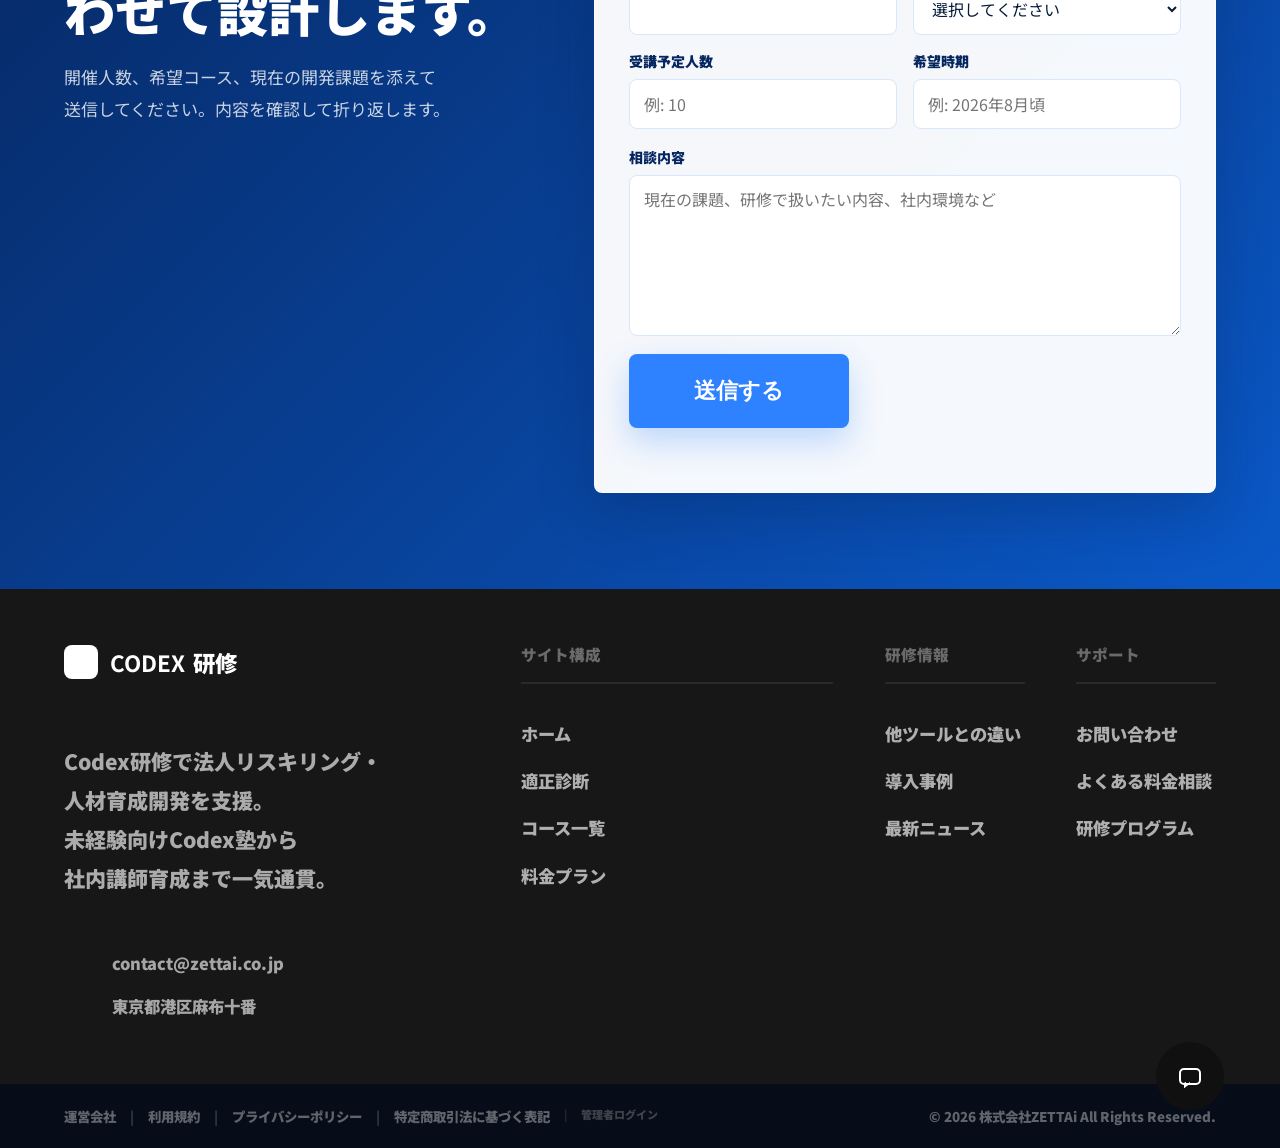
==== commit ad8546e1: "Update training site UI and admin dashboard" ====
--- a/index.html
+++ b/index.html
@@ -6,17 +6,17 @@
     <title>Codex研修 | AIコーディング実務研修</title>
     <meta
       name="description"
-      content="Codexで何ができるかを実務で学ぶ法人向け研修。2日10万円、4日20万円、エンタープライズはお問い合わせ。"
+      content="Codexで何ができるかを実務で学ぶ法人向け研修。適正診断、コース一覧、料金、導入事例を別ページで確認できます。"
     >
     <link rel="preconnect" href="https://fonts.googleapis.com">
     <link rel="preconnect" href="https://fonts.gstatic.com" crossorigin>
-    <link href="https://fonts.googleapis.com/css2?family=M+PLUS+Rounded+1c:wght@400;500;700;800;900&display=swap" rel="stylesheet">
-    <link rel="stylesheet" href="styles.css">
+    <link href="https://fonts.googleapis.com/css2?family=Noto+Sans+JP:wght@400;500;700;800;900&display=swap" rel="stylesheet">
+    <link rel="stylesheet" href="styles.css?v=admin-font-noto-20260625a">
   </head>
   <body>
     <input class="menu-toggle" type="checkbox" id="menu-toggle" aria-hidden="true">
     <header class="site-header">
-      <a class="brand" href="#top" aria-label="Codex研修">
+      <a class="brand" href="index.html" aria-label="Codex研修 ホーム">
         <span class="brand-mark" aria-hidden="true">
           <svg viewBox="0 0 48 48" role="img">
             <path d="M24 4 42 14.5v7.3l-6.6 3.8v-7.2L24 11.8 12.6 18.4v13.2L24 38.2l11.4-6.6v-7.2l6.6 3.8v7.3L24 46 6 35.5v-23L24 4Z"></path>
@@ -25,91 +25,71 @@
         </span>
         <span><strong>CODEX</strong> 研修</span>
       </a>
-      <label class="header-menu" for="menu-toggle" aria-label="メニューを開く">
-        <span></span>
-        <span></span>
-        <span></span>
-      </label>
+      <label class="header-menu" for="menu-toggle" aria-label="メニューを開く"><span></span><span></span><span></span></label>
     </header>
     <label class="menu-scrim" for="menu-toggle" aria-label="メニューを閉じる"></label>
     <aside class="side-menu" aria-label="メニュー">
-      <div class="menu-head">
-        <p>MENU</p>
-        <label class="menu-close" for="menu-toggle" aria-label="メニューを閉じる"></label>
-      </div>
+      <div class="menu-head"><p>MENU</p><label class="menu-close" for="menu-toggle" aria-label="メニューを閉じる"></label></div>
       <nav class="menu-list">
-        <a class="is-active" href="#about">
-          <span class="menu-icon">✓</span>
+        <a class="is-active" href="index.html">
+          <svg class="menu-icon clean-icon" viewBox="0 0 24 24" aria-hidden="true"><path d="M4 11.5 12 4l8 7.5"></path><path d="M6.5 10.5v9h11v-9"></path><path d="M10 19.5v-5h4v5"></path></svg>
+          <span><strong>ホーム</strong><small>研修全体の概要</small></span>
+        </a>
+        <a href="assessment.html">
+          <svg class="menu-icon icon-target" viewBox="0 0 48 48" aria-hidden="true"><defs><linearGradient id="target-blue" x1="9" y1="5" x2="39" y2="43" gradientUnits="userSpaceOnUse"><stop stop-color="#8bbdff"></stop><stop offset="1" stop-color="#1f6fff"></stop></linearGradient></defs><path d="M35.5 11.5A18 18 0 1 0 38 28.5"></path><path d="M29.5 16.5A10.5 10.5 0 1 0 31.8 25.8"></path><path d="M23.2 22.6a3.2 3.2 0 0 0 2 5.8"></path><path d="M39.5 8.5 25 23M39.5 8.5l-1.2 10.5M39.5 8.5 29 9.7"></path><circle cx="35" cy="35" r="9"></circle><path d="m31.8 34.8 2.4 2.4 4.2-5"></path></svg>
           <span><strong>適正診断</strong><small>30秒で受講相性チェック</small></span>
         </a>
-        <a href="#curriculum">
-          <span class="menu-icon">◇</span>
+        <a href="courses.html">
+          <svg class="menu-icon icon-list" viewBox="0 0 48 48" aria-hidden="true"><rect x="8" y="10" width="6.5" height="6.5" rx="1.4"></rect><rect x="8" y="21" width="6.5" height="6.5" rx="1.4"></rect><rect x="8" y="32" width="6.5" height="6.5" rx="1.4"></rect><path d="M21 13.2h19M21 24.2h19M21 35.2h19"></path></svg>
           <span><strong>コース一覧</strong><small>2日/4日/エンタープライズ</small></span>
         </a>
-        <a href="#pricing">
-          <span class="menu-icon">▣</span>
+        <a href="pricing.html">
+          <svg class="menu-icon icon-price-doc clean-icon" viewBox="0 0 48 48" aria-hidden="true"><path d="M8 18h8M8 18v20h8M8 25h5.5M8 31h5.5"></path><path d="M32 18h8M40 18v20h-8M34.5 25H40M34.5 31H40"></path><rect x="16" y="7" width="16" height="34" rx="3"></rect><path d="m24 12 2.1 4.1 4.5.7-3.3 3.2.8 4.5-4.1-2.1-4.1 2.1.8-4.5-3.3-3.2 4.5-.7L24 12Z"></path><path d="M19.6 27.5 24 32.5l4.4-5M20.5 32.4h7M20.5 36.1h7M24 32.5v6.2"></path></svg>
           <span><strong>料金プラン</strong><small>明朗な3プラン</small></span>
         </a>
-        <a href="#usecases">
-          <span class="menu-icon">◎</span>
+        <a href="usecases.html">
+          <svg class="menu-icon icon-building-check clean-icon" viewBox="0 0 48 48" aria-hidden="true"><path d="M8 42h24"></path><path d="M12 42V10.5C12 8.6 13.6 7 15.5 7h15c1.9 0 3.5 1.6 3.5 3.5V30"></path><path d="M34 17h6c1.7 0 3 1.3 3 3v10"></path><rect class="icon-fill" x="18" y="15" width="4" height="4" rx=".7"></rect><rect class="icon-fill" x="26" y="15" width="4" height="4" rx=".7"></rect><rect class="icon-fill" x="18" y="25" width="4" height="4" rx=".7"></rect><rect class="icon-fill" x="26" y="25" width="4" height="4" rx=".7"></rect><path d="M21 42v-9h8v9"></path><circle cx="36.5" cy="35.5" r="8.2"></circle><path d="m32.9 35.1 2.6 2.7 5.2-6"></path></svg>
           <span><strong>導入事例</strong><small>法人の活用シーンを紹介</small></span>
         </a>
-        <a href="#features">
-          <span class="menu-icon">▤</span>
+        <a href="features.html">
+          <svg class="menu-icon icon-spark clean-icon" viewBox="0 0 24 24" aria-hidden="true"><path d="M12 3.3 13.5 9a2 2 0 0 0 1.5 1.5l5.7 1.5-5.7 1.5a2 2 0 0 0-1.5 1.5L12 20.7l-1.5-5.7A2 2 0 0 0 9 13.5L3.3 12 9 10.5A2 2 0 0 0 10.5 9z"></path><path d="M19 3v4M21 5h-4M5 17v3M6.5 18.5h-3"></path></svg>
           <span><strong>できること</strong><small>Codex活用の実務範囲</small></span>
         </a>
-        <a href="#difference">
-          <span class="menu-icon">▸</span>
+        <a href="comparison.html">
+          <svg class="menu-icon icon-branch clean-icon" viewBox="0 0 24 24" aria-hidden="true"><path d="M4 8h4c4 0 6.5 2.9 6.5 7v5"></path><path d="M20 8h-4c-4 0-6.5 2.9-6.5 7"></path><path d="m7 5-3 3 3 3M17 5l3 3-3 3"></path></svg>
           <span><strong>他ツールとの違い</strong><small>開発エージェントとしての特徴</small></span>
         </a>
-        <a href="#contact">
-          <span class="menu-icon">!</span>
+        <a href="news.html">
+          <svg class="menu-icon icon-news" viewBox="0 0 48 48" aria-hidden="true"><rect x="8.5" y="10" width="31" height="28" rx="3"></rect><rect class="news-block" x="15.5" y="18" width="8.5" height="13" rx="1"></rect><path d="M29 18h5.5M29 24.5h5.5M29 31h5.5"></path></svg>
           <span><strong>最新ニュース</strong><small>リリース・更新情報</small></span>
         </a>
       </nav>
-      <a class="menu-learning" href="#contact">Eラーニングはこちら</a>
     </aside>
 
     <main id="top">
       <section class="hero" aria-label="Codex研修のファーストビュー">
-        <img class="hero-image" src="assets/hero-codex-fv.png" alt="AIとともに、未来の開発力を。実装できる人材を、最短距離で育てる。">
-        <a class="hero-learn-more" href="#about" aria-label="Codexって何かへ移動"></a>
+        <img class="hero-image" src="assets/hero-codex-fv.png?v=text-bold-20260625" alt="AIとともに、未来の開発力を。実装できる人材を、最短距離で育てる。">
+        <a class="hero-learn-more" href="#about" aria-label="Codexとはへ移動"></a>
         <div class="hero-content visually-hidden">
           <p class="eyebrow">法人向けAIコーディング研修</p>
           <h1>Codexで、開発チームの実務を前に進める。</h1>
           <p class="hero-lead">
-            調査、実装、レビュー、テスト、PR対応まで。Codexを「便利なチャット」ではなく、
-            開発プロセスに組み込むための実践型トレーニングです。
-          </p>
+調査、実装、レビュー、テスト、PR対応まで。Codexを「便利なチャット」で終わらせず、開発プロセスに組み込むための実践型トレーニングです。
+ </p>
           <div class="hero-actions">
-            <a class="button primary" href="#pricing">料金を見る</a>
-            <a class="button ghost" href="#curriculum">研修内容を見る</a>
+            <a class="button primary" href="assessment.html">適正診断を始める</a>
+            <a class="button ghost" href="courses.html">コースを見る</a>
           </div>
-          <dl class="hero-facts" aria-label="研修概要">
-            <div>
-              <dt>2日</dt>
-              <dd>基礎から実務導入</dd>
-            </div>
-            <div>
-              <dt>4日</dt>
-              <dd>チーム運用まで</dd>
-            </div>
-            <div>
-              <dt>Enterprise</dt>
-              <dd>個別設計</dd>
-            </div>
-          </dl>
         </div>
       </section>
 
       <section id="about" class="section intro-section">
         <div class="section-head">
           <p class="eyebrow">What is Codex?</p>
-          <h2>Codexって何か</h2>
+          <h2>Codexとは</h2>
           <p>
-            Codexは、ローカルのコードベースを読み取り、実装・修正・検証を進めるAI開発エージェントです。
-            既存コードの文脈を踏まえながら、コマンド実行、ファイル編集、テスト確認まで一連の作業を支援します。
-          </p>
+Codexはローカルのコードベースを読み取り、実装・修正・検証まで進めるAI開発エージェントです。既存コードの文脈を踏まえ、コマンド実行、ファイル編集、テスト確認までを一連の流れで支援します。
+ </p>
         </div>
         <div class="definition-grid">
           <article>
@@ -120,7 +100,7 @@
           <article>
             <span>02</span>
             <h3>実装まで進める</h3>
-            <p>仕様の整理だけで終わらず、変更、差分確認、検証コマンドの実行まで担当できます。</p>
+            <p>仕様の整理だけで終わらず、変更、差分確認、検証コマンドの実行まで進められます。</p>
           </article>
           <article>
             <span>03</span>
@@ -130,187 +110,179 @@
         </div>
       </section>
 
-      <section id="features" class="section band">
+      <section class="section band">
         <div class="section-head">
-          <p class="eyebrow">Capabilities</p>
-          <h2>Codexでできること</h2>
-        </div>
-        <div class="feature-grid">
-          <article>
-            <h3>既存コードの調査</h3>
-            <p>仕様の所在、依存関係、影響範囲を短時間で把握し、変更方針を整理します。</p>
-          </article>
-          <article>
-            <h3>機能追加・不具合修正</h3>
-            <p>既存設計に合わせた実装、UI調整、API連携、バグ修正を具体的な差分として作成します。</p>
-          </article>
-          <article>
-            <h3>テスト・検証</h3>
-            <p>ユニットテスト、E2E、lint、型チェックを実行し、失敗ログから修正ポイントを特定します。</p>
-          </article>
-          <article>
-            <h3>レビュー対応</h3>
-            <p>PRコメントやCI失敗を読み、未解決の指摘を実装に反映します。</p>
-          </article>
-          <article>
-            <h3>ドキュメント整備</h3>
-            <p>README、運用手順、設計メモ、移行ガイドなど、コードと一緒に必要な文書を更新します。</p>
-          </article>
-          <article>
-            <h3>開発ワークフロー化</h3>
-            <p>依頼の出し方、確認観点、禁止事項、チーム内ルールを整備して再現性を高めます。</p>
-          </article>
-        </div>
-      </section>
-
-      <section id="difference" class="section">
-        <div class="split">
-          <div>
-            <p class="eyebrow">Difference</p>
-            <h2>他ツールとの違い</h2>
-            <p>
-              Codexは会話だけで完結する補助ツールではなく、開発環境の中で作業を進めるエージェントです。
-              研修では「任せる範囲」と「人が見るべき判断」を切り分け、現場で事故なく使う方法を扱います。
-            </p>
+          <p class="eyebrow">Site Map</p>
+          <h2>目的からページを選ぶ</h2>
+          <p>研修内容、料金、導入イメージなどを、それぞれ独立したページで確認できます。</p>
+        </div>
+        <div class="home-nav-grid">
+          <a href="assessment.html">
+            <span>01</span>
+            <h3>適正診断</h3>
+            <p>自社に合う受講スタイルと、検討すべきコースを確認します。</p>
+          </a>
+          <a href="courses.html">
+            <span>02</span>
+            <h3>コース一覧</h3>
+            <p>2日、4日、Enterpriseの研修内容と、進行イメージを比較します。</p>
+          </a>
+          <a href="pricing.html">
+            <span>03</span>
+            <h3>料金プラン</h3>
+            <p>1名あたりの価格と、法人開催時の相談範囲を確認します。</p>
+          </a>
+          <a href="usecases.html">
+            <span>04</span>
+            <h3>導入事例</h3>
+            <p>オンボーディング、保守開発、レビュー対応など、具体的な活用例を見ます。</p>
+          </a>
+          <a href="comparison.html">
+            <span>05</span>
+            <h3>他ツールとの違い</h3>
+            <p>チャット型AIやエディタ補完との、使い分けを確認します。</p>
+          </a>
+          <a href="news.html">
+            <span>06</span>
+            <h3>最新ニュース</h3>
+            <p>研修ページの更新情報、開催情報、教材更新を確認します。</p>
+          </a>
+        </div>
+      </section>
+
+      <section class="section client-section" aria-labelledby="client-heading">
+        <div class="section-head client-head">
+          <p class="eyebrow">Clients</p>
+          <h2 id="client-heading">導入企業</h2>
+          <p>大手企業から成長企業まで、開発組織のAI活用を広げています。</p>
+        </div>
+        <div class="client-marquee" aria-label="導入企業一覧">
+          <div class="client-track">
+            <span><img src="assets/logos/toyota.svg" alt=""><strong>Toyota</strong></span>
+            <span><img src="assets/logos/sony.svg" alt=""><strong>Sony</strong></span>
+            <span><img src="assets/logos/panasonic.svg" alt=""><strong>Panasonic</strong></span>
+            <span><img src="assets/logos/hitachi.svg" alt=""><strong>Hitachi</strong></span>
+            <span><img src="assets/logos/fujitsu.svg" alt=""><strong>Fujitsu</strong></span>
+            <span><img src="assets/logos/nec.svg" alt=""><strong>NEC</strong></span>
+            <span><img src="assets/logos/rakuten.svg" alt=""><strong>Rakuten</strong></span>
+            <span><img src="assets/logos/line.svg" alt=""><strong>LINE</strong></span>
+            <span><img src="assets/logos/uniqlo.svg" alt=""><strong>UNIQLO</strong></span>
+            <span><img src="assets/logos/honda.svg" alt=""><strong>Honda</strong></span>
+            <span><img src="assets/logos/nissan.svg" alt=""><strong>Nissan</strong></span>
+            <span><img src="assets/logos/toshiba.svg" alt=""><strong>Toshiba</strong></span>
+            <span><img src="assets/logos/apple.svg" alt=""><strong>Apple</strong></span>
+            <span><img src="assets/logos/google.svg" alt=""><strong>Google</strong></span>
+            <span><img src="assets/logos/meta.svg" alt=""><strong>Meta</strong></span>
+            <span><img src="assets/logos/toyota.svg" alt=""><strong>Toyota</strong></span>
+            <span><img src="assets/logos/sony.svg" alt=""><strong>Sony</strong></span>
+            <span><img src="assets/logos/panasonic.svg" alt=""><strong>Panasonic</strong></span>
+            <span><img src="assets/logos/hitachi.svg" alt=""><strong>Hitachi</strong></span>
+            <span><img src="assets/logos/fujitsu.svg" alt=""><strong>Fujitsu</strong></span>
+            <span><img src="assets/logos/nec.svg" alt=""><strong>NEC</strong></span>
+            <span><img src="assets/logos/rakuten.svg" alt=""><strong>Rakuten</strong></span>
+            <span><img src="assets/logos/line.svg" alt=""><strong>LINE</strong></span>
+            <span><img src="assets/logos/uniqlo.svg" alt=""><strong>UNIQLO</strong></span>
+            <span><img src="assets/logos/honda.svg" alt=""><strong>Honda</strong></span>
+            <span><img src="assets/logos/nissan.svg" alt=""><strong>Nissan</strong></span>
+            <span><img src="assets/logos/toshiba.svg" alt=""><strong>Toshiba</strong></span>
+            <span><img src="assets/logos/apple.svg" alt=""><strong>Apple</strong></span>
+            <span><img src="assets/logos/google.svg" alt=""><strong>Google</strong></span>
+            <span><img src="assets/logos/meta.svg" alt=""><strong>Meta</strong></span>
           </div>
-          <div class="compare-list">
-            <article>
-              <strong>チャット型AI</strong>
-              <span>質問への回答、方針整理、コード例の作成が中心。</span>
-            </article>
-            <article>
-              <strong>エディタ補完</strong>
-              <span>現在開いているファイルや周辺コードの補完が中心。</span>
-            </article>
-            <article class="highlight">
-              <strong>Codex</strong>
-              <span>リポジトリを横断して読み、編集し、検証まで進める実務エージェント。</span>
-            </article>
+          <div class="client-track reverse">
+            <span><img src="assets/logos/nvidia.svg" alt=""><strong>NVIDIA</strong></span>
+            <span><img src="assets/logos/tesla.svg" alt=""><strong>Tesla</strong></span>
+            <span><img src="assets/logos/github.svg" alt=""><strong>GitHub</strong></span>
+            <span><img src="assets/logos/notion.svg" alt=""><strong>Notion</strong></span>
+            <span><img src="assets/logos/figma.svg" alt=""><strong>Figma</strong></span>
+            <span><img src="assets/logos/dropbox.svg" alt=""><strong>Dropbox</strong></span>
+            <span><img src="assets/logos/spotify.svg" alt=""><strong>Spotify</strong></span>
+            <span><img src="assets/logos/netflix.svg" alt=""><strong>Netflix</strong></span>
+            <span><img src="assets/logos/uber.svg" alt=""><strong>Uber</strong></span>
+            <span><img src="assets/logos/airbnb.svg" alt=""><strong>Airbnb</strong></span>
+            <span><img src="assets/logos/intel.svg" alt=""><strong>Intel</strong></span>
+            <span><img src="assets/logos/amd.svg" alt=""><strong>AMD</strong></span>
+            <span><img src="assets/logos/zoom.svg" alt=""><strong>Zoom</strong></span>
+            <span><img src="assets/logos/atlassian.svg" alt=""><strong>Atlassian</strong></span>
+            <span><img src="assets/logos/docker.svg" alt=""><strong>Docker</strong></span>
+            <span><img src="assets/logos/nvidia.svg" alt=""><strong>NVIDIA</strong></span>
+            <span><img src="assets/logos/tesla.svg" alt=""><strong>Tesla</strong></span>
+            <span><img src="assets/logos/github.svg" alt=""><strong>GitHub</strong></span>
+            <span><img src="assets/logos/notion.svg" alt=""><strong>Notion</strong></span>
+            <span><img src="assets/logos/figma.svg" alt=""><strong>Figma</strong></span>
+            <span><img src="assets/logos/dropbox.svg" alt=""><strong>Dropbox</strong></span>
+            <span><img src="assets/logos/spotify.svg" alt=""><strong>Spotify</strong></span>
+            <span><img src="assets/logos/netflix.svg" alt=""><strong>Netflix</strong></span>
+            <span><img src="assets/logos/uber.svg" alt=""><strong>Uber</strong></span>
+            <span><img src="assets/logos/airbnb.svg" alt=""><strong>Airbnb</strong></span>
+            <span><img src="assets/logos/intel.svg" alt=""><strong>Intel</strong></span>
+            <span><img src="assets/logos/amd.svg" alt=""><strong>AMD</strong></span>
+            <span><img src="assets/logos/zoom.svg" alt=""><strong>Zoom</strong></span>
+            <span><img src="assets/logos/atlassian.svg" alt=""><strong>Atlassian</strong></span>
+            <span><img src="assets/logos/docker.svg" alt=""><strong>Docker</strong></span>
           </div>
         </div>
       </section>
 
-      <section id="usecases" class="section band">
-        <div class="section-head">
-          <p class="eyebrow">Use Cases</p>
-          <h2>ユースケース</h2>
-        </div>
-        <div class="usecase-grid">
-          <article>
-            <h3>オンボーディング短縮</h3>
-            <p>新任メンバーが大規模コードを理解する初速を上げ、調査の迷子時間を減らします。</p>
-          </article>
-          <article>
-            <h3>保守開発の高速化</h3>
-            <p>軽微な修正、依存更新、UI調整、テスト追加を小さく確実に進めます。</p>
-          </article>
-          <article>
-            <h3>レビュー負荷の削減</h3>
-            <p>指摘反映、影響確認、再テストを任せ、レビュアーは設計判断に集中できます。</p>
-          </article>
-          <article>
-            <h3>非エンジニアとの協働</h3>
-            <p>仕様整理、画面文言、データ確認など、開発周辺業務を具体的な作業に落とし込みます。</p>
-          </article>
-        </div>
-      </section>
-
-      <section id="curriculum" class="section">
-        <div class="section-head">
-          <p class="eyebrow">Curriculum</p>
-          <h2>研修内容</h2>
-          <p>講義だけでなく、実際の開発タスクに近い演習を通じて、翌日から使える型を身につけます。</p>
-        </div>
-        <div class="pixel-banner" aria-label="Codex研修の概要ビジュアル">
-          <img src="assets/codex-pixel-training.png" alt="CODEX研修 AIとともに、開発スキルを最短習得。基礎から実践まで、現場で使える力をつくる。">
-        </div>
-        <div class="timeline">
-          <article>
-            <span>Day 1</span>
-            <h3>Codexの基本操作と依頼設計</h3>
-            <p>環境準備、作業範囲の指定、コンテキスト共有、良い依頼文と悪い依頼文を学びます。</p>
-          </article>
-          <article>
-            <span>Day 2</span>
-            <h3>実装・修正・検証の実践</h3>
-            <p>既存コード調査、変更作成、テスト実行、差分レビューまでを一連の流れで演習します。</p>
-          </article>
-          <article>
-            <span>Day 3</span>
-            <h3>チーム開発への組み込み</h3>
-            <p>PR対応、CI調査、レビュー観点、権限と安全ルールをチーム運用に落とし込みます。</p>
-          </article>
-          <article>
-            <span>Day 4</span>
-            <h3>自社業務への適用設計</h3>
-            <p>現場タスクを題材に、導入ロードマップ、運用ルール、評価指標を設計します。</p>
-          </article>
-        </div>
-      </section>
-
-      <section id="pricing" class="section pricing-section">
-        <div class="section-head">
-          <p class="eyebrow">Pricing</p>
-          <h2>価格</h2>
-          <p>1名あたりの受講価格です。法人単位の開催、カスタム教材、社内環境に合わせた演習も対応します。</p>
-        </div>
-        <div class="pricing-grid">
-          <article class="price-card">
-            <p class="plan">2日コース</p>
-            <h3>100,000円</h3>
-            <p class="tax">1名 / 税別</p>
-            <ul>
-              <li>Codexの基本操作</li>
-              <li>実装・修正・検証演習</li>
-              <li>個人利用のベストプラクティス</li>
-            </ul>
-            <a class="button secondary" href="#contact">相談する</a>
-          </article>
-          <article class="price-card featured">
-            <p class="plan">4日コース</p>
-            <h3>200,000円</h3>
-            <p class="tax">1名 / 税別</p>
-            <ul>
-              <li>2日コースの全内容</li>
-              <li>PR・CI・レビュー対応</li>
-              <li>自社業務への適用設計</li>
-            </ul>
-            <a class="button primary" href="#contact">問い合わせる</a>
-          </article>
-          <article class="price-card">
-            <p class="plan">Enterprise</p>
-            <h3>お問い合わせ</h3>
-            <p class="tax">個別見積</p>
-            <ul>
-              <li>社内環境に合わせた教材</li>
-              <li>管理者・推進者向け設計</li>
-              <li>複数部署・大人数開催</li>
-            </ul>
-            <a class="button secondary" href="#contact">問い合わせる</a>
-          </article>
-        </div>
-      </section>
-
       <section id="contact" class="section contact">
-        <div>
+        <div class="contact-copy">
           <p class="eyebrow">Contact</p>
           <h2>Codex活用を、現場の開発業務に合わせて設計します。</h2>
-        </div>
-        <a class="button primary" href="mailto:info@example.com?subject=Codex研修について">メールで問い合わせる</a>
+          <p>開催人数、希望コース、現在の開発課題を添えて送信してください。内容を確認して折り返します。</p>
+        </div>
+        <form class="contact-form" action="mailto:contact@zettai.co.jp?subject=Codex%E7%A0%94%E4%BF%AE%20%E3%81%8A%E5%95%8F%E3%81%84%E5%90%88%E3%82%8F%E3%81%9B" method="post" enctype="text/plain">
+          <div class="form-grid">
+            <label>
+              <span>会社名</span>
+              <input type="text" name="会社名" autocomplete="organization" required>
+            </label>
+            <label>
+              <span>お名前</span>
+              <input type="text" name="お名前" autocomplete="name" required>
+            </label>
+            <label>
+              <span>メールアドレス</span>
+              <input type="email" name="メールアドレス" autocomplete="email" required>
+            </label>
+            <label>
+              <span>希望コース</span>
+              <select name="希望コース" required>
+                <option value="">選択してください</option>
+                <option value="2日コース">2日コース</option>
+                <option value="4日コース">4日コース</option>
+                <option value="Enterprise">Enterprise</option>
+                <option value="未定">未定</option>
+              </select>
+            </label>
+            <label>
+              <span>受講予定人数</span>
+              <input type="number" name="受講予定人数" min="1" inputmode="numeric" placeholder="例: 10">
+            </label>
+            <label>
+              <span>希望時期</span>
+              <input type="text" name="希望時期" placeholder="例: 2026年8月頃">
+            </label>
+          </div>
+          <label>
+            <span>相談内容</span>
+            <textarea name="相談内容" rows="6" placeholder="現在の課題、研修で扱いたい内容、社内環境など" required></textarea>
+          </label>
+          <button class="button primary" type="submit">送信する</button>
+          <p class="form-status" data-form-status aria-live="polite"></p>
+        </form>
       </section>
     </main>
 
     <footer class="footer">
       <div class="footer-main">
         <div class="footer-company">
-          <a class="footer-brand" href="#top" aria-label="CODEX研修">
+          <a class="footer-brand" href="index.html" aria-label="CODEX研修 ホーム">
             <span class="footer-brand-mark" aria-hidden="true"></span>
             <span><strong>CODEX</strong> 研修</span>
           </a>
           <p class="footer-lead">
-            Codex研修で法人リスキリング・人材育成開発を支援。
-            未経験向けCodex塾から社内講師育成まで一気通貫。
-          </p>
+Codex研修で法人リスキリング・人材育成開発を支援。未経験向けCodex塾から社内講師育成まで一気通貫。
+ </p>
           <address>
             <a href="mailto:contact@zettai.co.jp">contact@zettai.co.jp</a>
             <span>東京都港区麻布十番</span>
@@ -319,44 +291,42 @@
 
         <nav class="footer-nav" aria-label="フッターナビゲーション">
           <section>
-            <h2>目的別プログラム</h2>
-            <a href="#about">Codex 法人導入</a>
-            <a href="#top">法人リスキリング総合LP</a>
-            <a href="#curriculum">Codex塾（未経験向け）</a>
-            <a href="#features">人材育成・人材開発プログラム</a>
-            <a href="#usecases">Codex 人材紹介・派遣・外注</a>
-            <a href="#contact">10日間チュートリアル</a>
+            <h2>サイト構成</h2>
+            <a href="index.html">ホーム</a>
+            <a href="assessment.html">適正診断</a>
+            <a href="courses.html">コース一覧</a>
+            <a href="pricing.html">料金プラン</a>
           </section>
           <section>
-            <h2>サービス</h2>
-            <a href="#curriculum">研修プログラム</a>
-            <a href="#pricing">料金プラン</a>
-            <a href="#usecases">導入事例</a>
-            <a href="#contact">セミナー情報</a>
-            <a href="#contact">お知らせ</a>
+            <h2>研修情報</h2>
+            <a href="comparison.html">他ツールとの違い</a>
+            <a href="usecases.html">導入事例</a>
+            <a href="news.html">最新ニュース</a>
           </section>
           <section>
             <h2>サポート</h2>
-            <a href="#features">お役立ち資料</a>
-            <a href="#pricing">よくある質問</a>
-            <a href="#contact">お問い合わせ</a>
+            <a href="index.html#contact">お問い合わせ</a>
+            <a href="pricing.html">よくある料金相談</a>
+            <a href="courses.html">研修プログラム</a>
           </section>
         </nav>
       </div>
 
       <div class="footer-bottom">
         <nav aria-label="法務リンク">
-          <a href="#contact">運営会社</a>
-          <a href="#contact">利用規約</a>
-          <a href="#contact">プライバシーポリシー</a>
-          <a href="#contact">特定商取引法に基づく表記</a>
+          <a href="index.html#contact">運営会社</a>
+          <a href="index.html#contact">利用規約</a>
+          <a href="index.html#contact">プライバシーポリシー</a>
+          <a href="index.html#contact">特定商取引法に基づく表記</a>
+          <a class="footer-admin-link" href="admin.html">管理者ログイン</a>
         </nav>
         <p>© 2026 株式会社ZETTAi All Rights Reserved.</p>
       </div>
 
-      <a class="footer-chat" href="#contact" aria-label="お問い合わせ">
+      <a class="footer-chat" href="index.html#contact" aria-label="お問い合わせ">
         <span aria-hidden="true"></span>
       </a>
     </footer>
+    <script src="site-metrics.js?v=admin-font-noto-20260625a"></script>
   </body>
 </html>
--- a/styles.css
+++ b/styles.css
@@ -24,7 +24,7 @@
   margin: 0;
   color: var(--ink);
   background: var(--paper);
-  font-family: "M PLUS Rounded 1c", system-ui, sans-serif;
+  font-family: "Noto Sans JP", system-ui, sans-serif;
   letter-spacing: 0;
 }
 
@@ -138,10 +138,16 @@
   display: inline-flex;
   align-items: center;
   justify-content: center;
-  min-height: 46px;
-  padding: 0 20px;
+  min-width: 172px;
+  min-height: 58px;
+  padding: 0 30px;
   border-radius: 8px;
+  font-size: 18px;
   font-weight: 800;
+  line-height: 1.2;
+  text-align: center;
+  white-space: nowrap;
+  word-break: keep-all;
 }
 
 .header-menu {
@@ -250,8 +256,8 @@
 .menu-list a {
   position: relative;
   display: grid;
-  grid-template-columns: 44px 1fr;
-  gap: 14px;
+  grid-template-columns: 50px 1fr;
+  gap: 16px;
   align-items: center;
   min-height: 78px;
   padding: 12px 34px 12px 12px;
@@ -274,9 +280,85 @@
 .menu-icon {
   display: grid;
   place-items: center;
+  width: 46px;
+  height: 46px;
   color: #65758c;
-  font-size: 24px;
-  font-weight: 900;
+}
+
+.menu-initial {
+  color: var(--blue-dark);
+  background: var(--soft);
+  border: 1px solid var(--line);
+  border-radius: 8px;
+  font-size: 16px;
+  font-weight: 900;
+}
+
+.menu-icon path,
+.menu-icon rect,
+.menu-icon circle {
+  fill: none;
+  stroke: currentColor;
+  stroke-width: 3.8;
+  stroke-linecap: round;
+  stroke-linejoin: round;
+}
+
+.icon-list rect,
+.icon-card circle,
+.icon-news .news-block {
+  fill: currentColor;
+  stroke: none;
+}
+
+.clean-icon path,
+.clean-icon rect,
+.clean-icon circle {
+  stroke-width: 2.2;
+}
+
+.clean-icon .icon-fill {
+  fill: currentColor;
+  stroke: none;
+}
+
+.icon-price-doc.clean-icon path,
+.icon-price-doc.clean-icon rect {
+  stroke-width: 2.9;
+}
+
+.icon-building-check.clean-icon path,
+.icon-building-check.clean-icon rect:not(.icon-fill),
+.icon-building-check.clean-icon circle {
+  stroke-width: 3.1;
+}
+
+.icon-target path,
+.icon-target circle {
+  stroke: currentColor;
+}
+
+.icon-target circle {
+  fill: currentColor;
+}
+
+.icon-target path:last-child {
+  stroke: #ffffff;
+  stroke-width: 3.2;
+}
+
+.menu-list a.is-active .icon-target {
+  color: #2f7dff;
+  filter: drop-shadow(0 7px 12px rgba(47, 125, 255, 0.22));
+}
+
+.menu-list a.is-active .icon-target path,
+.menu-list a.is-active .icon-target circle {
+  stroke: url("#target-blue");
+}
+
+.menu-list a.is-active .icon-target circle {
+  fill: #2f7dff;
 }
 
 .menu-list strong,
@@ -377,6 +459,20 @@
   margin-top: 0;
 }
 
+h1,
+h2,
+h3 {
+  text-wrap: balance;
+}
+
+p,
+.compare-list span,
+.pricing-note {
+  line-break: strict;
+  text-wrap: pretty;
+  word-break: auto-phrase;
+}
+
 h1 {
   max-width: 680px;
   margin-bottom: 24px;
@@ -442,6 +538,552 @@
 
 .section {
   padding: 96px clamp(20px, 5vw, 72px);
+}
+
+.route-page {
+  display: grid;
+  place-items: center;
+  min-height: 100svh;
+  padding: 160px clamp(18px, 5vw, 72px) 72px;
+  background: linear-gradient(180deg, #d9edff 0%, var(--paper) 55%);
+}
+
+.route-panel {
+  width: min(100%, 840px);
+  padding: clamp(28px, 5vw, 56px);
+  background: var(--white);
+  border: 1px solid var(--line);
+  border-radius: 8px;
+  box-shadow: var(--shadow);
+}
+
+.route-panel h1 {
+  margin-bottom: 18px;
+  font-size: clamp(34px, 5vw, 64px);
+}
+
+.route-panel p {
+  max-width: 680px;
+  color: var(--muted);
+  font-size: 18px;
+  line-height: 1.9;
+}
+
+.route-actions {
+  display: flex;
+  flex-wrap: wrap;
+  gap: 14px;
+  margin-top: 34px;
+}
+
+.page-hero {
+  padding: 170px clamp(20px, 5vw, 72px) 76px;
+  background:
+    linear-gradient(180deg, rgba(217, 237, 255, 0.92), rgba(248, 251, 255, 0.98)),
+    var(--paper);
+}
+
+.page-hero h1 {
+  max-width: 980px;
+}
+
+.page-hero p:not(.eyebrow) {
+  max-width: 820px;
+  color: var(--muted);
+  font-size: clamp(17px, 1.7vw, 22px);
+  line-height: 1.9;
+  font-weight: 700;
+}
+
+.page-actions,
+.route-actions,
+.home-actions {
+  display: flex;
+  flex-wrap: wrap;
+  gap: 14px;
+}
+
+.page-actions,
+.home-actions {
+  margin-top: 30px;
+}
+
+.home-nav-grid,
+.summary-grid,
+.diagnosis-grid,
+.news-list {
+  display: grid;
+  gap: 18px;
+}
+
+.home-nav-grid {
+  grid-template-columns: repeat(3, 1fr);
+}
+
+.home-nav-grid a,
+.summary-grid article,
+.diagnosis-grid article,
+.news-list article {
+  background: var(--white);
+  border: 1px solid var(--line);
+  border-radius: 8px;
+  box-shadow: 0 10px 30px rgba(23, 32, 30, 0.05);
+}
+
+.home-nav-grid a,
+.summary-grid article,
+.diagnosis-grid article,
+.news-list article {
+  padding: 28px;
+}
+
+.home-nav-grid span,
+.summary-grid span,
+.diagnosis-grid span,
+.news-date {
+  color: var(--blue);
+  font-weight: 900;
+}
+
+.home-nav-grid a:hover {
+  color: var(--blue-dark);
+  border-color: rgba(46, 130, 255, 0.55);
+}
+
+.summary-grid {
+  grid-template-columns: repeat(3, 1fr);
+}
+
+.diagnosis-grid {
+  grid-template-columns: repeat(2, 1fr);
+}
+
+.news-list {
+  max-width: 980px;
+}
+
+.news-list article {
+  display: grid;
+  grid-template-columns: 150px 1fr;
+  gap: 24px;
+  align-items: start;
+}
+
+.news-list h3 {
+  margin-bottom: 8px;
+}
+
+.news-list p,
+.home-nav-grid p,
+.summary-grid p,
+.diagnosis-grid p {
+  color: var(--muted);
+  line-height: 1.85;
+}
+
+.client-section {
+  overflow: hidden;
+  background: linear-gradient(180deg, #ffffff 0%, #f4f8ff 100%);
+}
+
+.client-head {
+  max-width: 760px;
+  margin-right: auto;
+  margin-left: auto;
+  text-align: center;
+}
+
+.client-marquee {
+  position: relative;
+  display: grid;
+  gap: 18px;
+  margin: 42px calc(clamp(20px, 5vw, 72px) * -1) 0;
+  padding: 10px 0;
+}
+
+.client-marquee::before,
+.client-marquee::after {
+  content: "";
+  position: absolute;
+  z-index: 2;
+  top: 0;
+  bottom: 0;
+  width: min(18vw, 180px);
+  pointer-events: none;
+}
+
+.client-marquee::before {
+  left: 0;
+  background: linear-gradient(90deg, #ffffff 0%, rgba(255, 255, 255, 0) 100%);
+}
+
+.client-marquee::after {
+  right: 0;
+  background: linear-gradient(270deg, #f4f8ff 0%, rgba(244, 248, 255, 0) 100%);
+}
+
+.client-track {
+  display: flex;
+  width: max-content;
+  gap: 14px;
+  animation: client-scroll 36s linear infinite;
+}
+
+.client-track.reverse {
+  animation-name: client-scroll-reverse;
+  animation-duration: 42s;
+}
+
+.client-track span {
+  display: inline-flex;
+  align-items: center;
+  justify-content: flex-start;
+  gap: 14px;
+  min-width: 224px;
+  min-height: 78px;
+  padding: 12px 24px 12px 16px;
+  background: rgba(255, 255, 255, 0.92);
+  border: 1px solid #d9e6f7;
+  border-radius: 8px;
+  box-shadow: 0 12px 28px rgba(22, 48, 86, 0.08);
+}
+
+.client-track img {
+  display: block;
+  flex: 0 0 auto;
+  width: 44px;
+  height: 44px;
+  padding: 9px;
+  object-fit: contain;
+  background: linear-gradient(180deg, #ffffff 0%, #eef6ff 100%);
+  border: 1px solid #cfe1f8;
+  border-radius: 999px;
+  box-shadow: 0 8px 18px rgba(35, 112, 241, 0.12);
+}
+
+.client-track strong {
+  color: #22304a;
+  font-size: clamp(15px, 1.45vw, 20px);
+  line-height: 1;
+  font-weight: 900;
+  white-space: nowrap;
+}
+
+@keyframes client-scroll {
+  from {
+    transform: translateX(0);
+  }
+
+  to {
+    transform: translateX(calc(-50% - 7px));
+  }
+}
+
+@keyframes client-scroll-reverse {
+  from {
+    transform: translateX(calc(-50% - 7px));
+  }
+
+  to {
+    transform: translateX(0);
+  }
+}
+
+@media (prefers-reduced-motion: reduce) {
+  .client-track {
+    animation-play-state: paused;
+  }
+}
+
+.result-strip {
+  display: grid;
+  grid-template-columns: repeat(3, 1fr);
+  gap: 18px;
+}
+
+.result-strip article {
+  padding: 26px;
+  color: var(--white);
+  background: var(--blue-deep);
+  border-radius: 8px;
+}
+
+.result-strip h3,
+.result-strip p {
+  color: inherit;
+}
+
+.assessment-section {
+  background: #f8fbff;
+}
+
+.assessment-shell {
+  display: grid;
+  grid-template-columns: minmax(0, 1fr) minmax(340px, 0.46fr);
+  gap: clamp(20px, 3vw, 34px);
+  align-items: start;
+}
+
+.assessment-form {
+  display: grid;
+  gap: 18px;
+}
+
+.assessment-question {
+  min-width: 0;
+  min-inline-size: 0;
+  margin: 0;
+  padding: clamp(24px, 3vw, 34px);
+  background: var(--white);
+  border: 0;
+  border-radius: 8px;
+  box-shadow:
+    inset 0 0 0 1px var(--line),
+    0 10px 30px rgba(23, 32, 30, 0.05);
+}
+
+.assessment-question h3 {
+  display: flex;
+  gap: 12px;
+  align-items: flex-start;
+  width: 100%;
+  max-width: 100%;
+  margin: 0 0 20px;
+  color: var(--ink);
+  font-size: clamp(22px, 2vw, 34px);
+  line-height: 1.25;
+  font-weight: 900;
+  white-space: normal;
+  word-break: keep-all;
+  overflow-wrap: anywhere;
+}
+
+.assessment-question h3 span {
+  flex: 0 0 auto;
+  color: var(--blue);
+  font-size: 0.72em;
+  line-height: 1.55;
+}
+
+.assessment-question p {
+  margin-bottom: 22px;
+  color: var(--muted);
+  font-size: 17px;
+  line-height: 1.85;
+}
+
+.assessment-choices {
+  display: flex;
+  flex-wrap: wrap;
+  gap: 12px;
+}
+
+.assessment-choices label {
+  position: relative;
+  display: inline-flex;
+  align-items: center;
+  justify-content: center;
+  min-width: 132px;
+  min-height: 56px;
+  padding: 0 28px;
+  color: var(--blue-deep);
+  background: var(--soft);
+  border: 1px solid var(--line);
+  border-radius: 8px;
+  font-size: 18px;
+  font-weight: 900;
+  cursor: pointer;
+  transition:
+    color 0.18s ease,
+    background 0.18s ease,
+    border-color 0.18s ease,
+    transform 0.18s ease;
+}
+
+.assessment-choices label:hover {
+  border-color: rgba(46, 130, 255, 0.55);
+  transform: translateY(-1px);
+}
+
+.assessment-choices label:has(input:checked) {
+  color: var(--white);
+  background: var(--blue);
+  border-color: var(--blue);
+  box-shadow: 0 12px 26px rgba(46, 130, 255, 0.22);
+}
+
+.assessment-choices input {
+  position: absolute;
+  inset: 0;
+  opacity: 0;
+  cursor: pointer;
+}
+
+.assessment-choices label:has(input:focus-visible) {
+  outline: 3px solid rgba(46, 130, 255, 0.28);
+  outline-offset: 4px;
+}
+
+.assessment-result {
+  position: sticky;
+  top: 132px;
+  display: grid;
+  gap: 22px;
+  padding: clamp(24px, 3vw, 34px);
+  background: var(--white);
+  border: 1px solid #dde4ef;
+  border-left: 10px solid #8a98ad;
+  border-radius: 8px;
+  box-shadow: 0 24px 60px rgba(7, 27, 58, 0.1);
+}
+
+.assessment-result.is-high {
+  border-left-color: #168149;
+}
+
+.assessment-result.is-middle {
+  border-left-color: #d58a15;
+}
+
+.assessment-result.is-low {
+  border-left-color: #c04747;
+}
+
+.recommendation {
+  display: flex;
+  flex-wrap: wrap;
+  gap: 14px;
+  align-items: center;
+}
+
+.recommendation span,
+.answer-status span {
+  color: #6d7a8f;
+  font-size: 17px;
+  font-weight: 900;
+}
+
+.recommendation strong {
+  min-width: 76px;
+  padding: 4px 14px 6px;
+  color: var(--white);
+  background: #8a98ad;
+  border-radius: 8px;
+  font-size: 22px;
+  line-height: 1.1;
+  text-align: center;
+}
+
+.is-high .recommendation strong {
+  background: #168149;
+}
+
+.is-middle .recommendation strong {
+  background: #d58a15;
+}
+
+.is-low .recommendation strong {
+  background: #c04747;
+}
+
+.recommendation em {
+  color: #168149;
+  font-style: normal;
+  font-size: 24px;
+  letter-spacing: 0.18em;
+}
+
+.is-middle .recommendation em {
+  color: #d58a15;
+}
+
+.is-low .recommendation em {
+  color: #c04747;
+}
+
+.assessment-result h3 {
+  margin: 0;
+  font-size: clamp(24px, 2.5vw, 34px);
+  line-height: 1.35;
+}
+
+.assessment-result p {
+  margin: 0;
+  color: #606a78;
+  font-size: 17px;
+  line-height: 1.85;
+}
+
+.answer-status,
+.assessment-score {
+  display: grid;
+  gap: 10px;
+}
+
+.answer-status strong,
+.assessment-score strong {
+  color: var(--ink);
+  font-size: 28px;
+  line-height: 1;
+}
+
+.assessment-score > span {
+  display: flex;
+  flex-wrap: wrap;
+  gap: 10px;
+  align-items: baseline;
+  color: #6d7a8f;
+  font-size: 17px;
+  font-weight: 900;
+}
+
+.assessment-progress {
+  height: 10px;
+  background: #e7edf7;
+  border-radius: 999px;
+  overflow: hidden;
+}
+
+.assessment-progress i {
+  display: block;
+  width: 0;
+  height: 100%;
+  background: #168149;
+  border-radius: inherit;
+  transition: width 0.24s ease;
+}
+
+.is-middle .assessment-progress i {
+  background: #d58a15;
+}
+
+.is-low .assessment-progress i {
+  background: #c04747;
+}
+
+.assessment-actions {
+  display: grid;
+  grid-template-columns: minmax(0, 1fr) auto;
+  gap: 14px;
+  align-items: center;
+}
+
+.assessment-actions .button {
+  min-height: 64px;
+  border: 0;
+  cursor: pointer;
+}
+
+.assessment-actions .button.primary {
+  background: #419565;
+  box-shadow: none;
+}
+
+.assessment-actions .button.ghost {
+  min-width: 132px;
+  color: #606a78;
+  background: var(--white);
+  border: 1px solid #dde4ef;
 }
 
 .section-head {
@@ -615,6 +1257,327 @@
   color: var(--muted);
 }
 
+.pricing-showcase {
+  padding-top: 150px;
+  overflow: hidden;
+  color: #151d2b;
+  background: #ffffff;
+}
+
+.pricing-title {
+  display: flex;
+  align-items: center;
+  justify-content: center;
+  gap: 18px;
+  margin-bottom: 26px;
+  text-align: center;
+}
+
+.pricing-title svg {
+  width: 46px;
+  height: 46px;
+  color: #2e82ff;
+}
+
+.pricing-title svg path,
+.pricing-title svg circle {
+  fill: none;
+  stroke: currentColor;
+  stroke-width: 3;
+  stroke-linecap: round;
+  stroke-linejoin: round;
+}
+
+.pricing-title h2 {
+  margin: 0;
+  font-size: clamp(32px, 4.2vw, 54px);
+  line-height: 1.05;
+  letter-spacing: 0;
+}
+
+.pricing-heading-break {
+  white-space: nowrap;
+}
+
+.pricing-title p {
+  margin: 10px 0 0;
+  color: #161616;
+  font-size: clamp(20px, 2.1vw, 30px);
+  line-height: 1;
+  font-weight: 900;
+  letter-spacing: 0.14em;
+}
+
+.pricing-tabs {
+  display: grid;
+  grid-template-columns: repeat(3, minmax(0, 1fr));
+  gap: 12px;
+  max-width: 1280px;
+  margin: 0 auto 34px;
+}
+
+.pricing-tabs button {
+  appearance: none;
+  position: relative;
+  display: grid;
+  place-items: center;
+  width: 100%;
+  min-height: 154px;
+  padding: 24px 20px;
+  color: #202b3b;
+  background: #f0f2f5;
+  border: 0;
+  border-radius: 12px;
+  font: inherit;
+  cursor: pointer;
+  transition:
+    color 0.18s ease,
+    background 0.18s ease,
+    box-shadow 0.18s ease,
+    transform 0.18s ease;
+}
+
+.pricing-tabs button:hover {
+  transform: translateY(-2px);
+}
+
+.pricing-tabs button:focus-visible,
+.pricing-ghost:focus-visible {
+  outline: 4px solid rgba(46, 130, 255, 0.24);
+  outline-offset: 4px;
+}
+
+.pricing-tabs button.is-selected {
+  color: #ffffff;
+  background: #2e82ff;
+  box-shadow: 0 16px 30px rgba(46, 130, 255, 0.22);
+}
+
+.pricing-tabs span:not(.recommend) {
+  font-size: clamp(18px, 2vw, 27px);
+  line-height: 1.25;
+  font-weight: 900;
+}
+
+.pricing-tabs strong {
+  margin-top: 12px;
+  font-size: clamp(30px, 3.2vw, 43px);
+  line-height: 1;
+  font-weight: 900;
+}
+
+.pricing-tabs small {
+  font-size: 0.62em;
+}
+
+.recommend {
+  position: absolute;
+  top: -18px;
+  left: 50%;
+  min-width: 136px;
+  padding: 5px 18px 7px;
+  color: #ffffff;
+  background: #0b4fb8;
+  border-radius: 999px;
+  transform: translateX(-50%);
+  font-size: 24px;
+  line-height: 1;
+  font-weight: 900;
+}
+
+.pricing-focus {
+  position: relative;
+  display: grid;
+  place-items: center;
+  min-height: 744px;
+}
+
+.pricing-detail-card,
+.pricing-ghost {
+  background: #ffffff;
+  border-radius: 16px;
+}
+
+.pricing-detail-card {
+  position: relative;
+  z-index: 2;
+  width: min(100%, 660px);
+  overflow: hidden;
+  border: 2px solid #2e82ff;
+  box-shadow: 0 28px 60px rgba(22, 29, 43, 0.14);
+}
+
+.pricing-detail-card header {
+  display: flex;
+  justify-content: space-between;
+  align-items: center;
+  min-height: 78px;
+  padding: 18px 30px;
+  color: #ffffff;
+  background: #2e82ff;
+  font-size: clamp(28px, 3.2vw, 40px);
+  line-height: 1;
+  font-weight: 900;
+}
+
+.pricing-detail-card header small {
+  font-size: 0.55em;
+}
+
+.popular {
+  margin: 0;
+  padding: 14px 24px;
+  color: #0b4fb8;
+  background: #eaf3ff;
+  text-align: center;
+  font-size: clamp(18px, 2.1vw, 26px);
+  line-height: 1.35;
+  font-weight: 900;
+}
+
+.pricing-detail-list {
+  margin: 0;
+}
+
+.pricing-detail-list div {
+  display: grid;
+  grid-template-columns: 205px 1fr;
+  gap: 14px;
+  align-items: center;
+  min-height: 100px;
+  padding: 18px 30px;
+  border-top: 1px solid #e8ecf1;
+}
+
+.pricing-detail-list dt {
+  display: grid;
+  grid-template-columns: 32px 1fr;
+  gap: 10px;
+  align-items: center;
+  color: #2e82ff;
+  font-size: 23px;
+  line-height: 1.15;
+  font-weight: 900;
+}
+
+.pricing-detail-list dt svg {
+  width: 31px;
+  height: 31px;
+}
+
+.pricing-detail-list dt svg path,
+.pricing-detail-list dt svg rect,
+.pricing-detail-list dt svg circle {
+  fill: none;
+  stroke: currentColor;
+  stroke-width: 2;
+  stroke-linecap: round;
+  stroke-linejoin: round;
+}
+
+.pricing-detail-list dd {
+  margin: 0;
+  color: #111827;
+  font-size: clamp(18px, 2vw, 24px);
+  line-height: 1.55;
+  font-weight: 900;
+}
+
+.pricing-detail-list dd a {
+  text-decoration: underline;
+  text-underline-offset: 4px;
+}
+
+.pricing-actions {
+  display: grid;
+  gap: 14px;
+  padding: 18px 30px 22px;
+  background: #fbfbfc;
+}
+
+.pricing-primary,
+.pricing-secondary {
+  display: flex;
+  align-items: center;
+  justify-content: center;
+  min-height: 70px;
+  border-radius: 12px;
+  font-size: clamp(18px, 2.2vw, 28px);
+  line-height: 1.2;
+  font-weight: 900;
+}
+
+.pricing-primary {
+  gap: 24px;
+  color: #ffffff;
+  background: #2e82ff;
+}
+
+.pricing-primary span {
+  font-size: 1.4em;
+}
+
+.pricing-secondary {
+  color: #374151;
+  background: #ffffff;
+  border: 2px solid #d3dae3;
+}
+
+.pricing-ghost {
+  position: absolute;
+  top: 128px;
+  width: 420px;
+  min-height: 514px;
+  padding: 0;
+  overflow: hidden;
+  border: 1px solid #d8dde6;
+  box-shadow: 0 18px 40px rgba(22, 29, 43, 0.14);
+  filter: blur(3px);
+  opacity: 0.48;
+  color: inherit;
+  font: inherit;
+  text-align: left;
+  cursor: pointer;
+}
+
+.pricing-ghost-left {
+  left: max(18px, calc(50% - 560px));
+}
+
+.pricing-ghost-right {
+  right: max(18px, calc(50% - 560px));
+}
+
+.pricing-ghost div {
+  padding: 20px 24px;
+  color: #ffffff;
+  background: #777;
+  font-size: 22px;
+  font-weight: 900;
+}
+
+.pricing-ghost div {
+  display: flex;
+  justify-content: space-between;
+}
+
+.pricing-ghost p {
+  margin: 0;
+  padding: 24px;
+  color: #6b7280;
+  border-top: 1px solid #e7ebf1;
+  font-size: 20px;
+  font-weight: 900;
+}
+
+.pricing-note {
+  margin: 24px 0 0;
+  color: #6b7280;
+  text-align: center;
+  font-size: clamp(18px, 2vw, 24px);
+  font-weight: 800;
+}
+
 ul {
   flex: 1;
   margin: 22px 0 28px;
@@ -622,7 +1585,9 @@
 }
 
 .contact {
-  justify-content: space-between;
+  display: grid;
+  grid-template-columns: minmax(0, 0.8fr) minmax(360px, 1fr);
+  align-items: start;
   gap: 32px;
   color: var(--white);
   background: linear-gradient(135deg, var(--blue-deep), #0a58c7);
@@ -635,6 +1600,82 @@
 .contact h2 {
   max-width: 760px;
   margin-bottom: 0;
+}
+
+.contact-copy p:not(.eyebrow) {
+  max-width: 680px;
+  margin: 20px 0 0;
+  color: rgba(255, 255, 255, 0.78);
+  font-size: 17px;
+  line-height: 1.9;
+}
+
+.contact .button {
+  min-width: 220px;
+  min-height: 74px;
+  font-size: 22px;
+  font-weight: 900;
+}
+
+.contact-form {
+  display: grid;
+  gap: 18px;
+  padding: clamp(22px, 3vw, 34px);
+  color: var(--ink);
+  background: rgba(255, 255, 255, 0.96);
+  border: 1px solid rgba(255, 255, 255, 0.46);
+  border-radius: 8px;
+  box-shadow: 0 22px 56px rgba(4, 24, 63, 0.22);
+}
+
+.form-grid {
+  display: grid;
+  grid-template-columns: repeat(2, 1fr);
+  gap: 16px;
+}
+
+.contact-form label {
+  display: grid;
+  gap: 8px;
+  min-width: 0;
+}
+
+.contact-form span {
+  color: var(--blue-deep);
+  font-size: 14px;
+  font-weight: 900;
+}
+
+.contact-form input,
+.contact-form select,
+.contact-form textarea {
+  width: 100%;
+  min-height: 50px;
+  padding: 12px 14px;
+  color: var(--ink);
+  background: var(--white);
+  border: 1px solid var(--line);
+  border-radius: 8px;
+  font: inherit;
+  line-height: 1.4;
+}
+
+.contact-form textarea {
+  min-height: 150px;
+  resize: vertical;
+}
+
+.contact-form input:focus,
+.contact-form select:focus,
+.contact-form textarea:focus {
+  border-color: var(--blue);
+  outline: 3px solid rgba(46, 130, 255, 0.18);
+}
+
+.contact-form .button {
+  width: fit-content;
+  border: 0;
+  cursor: pointer;
 }
 
 .footer {
@@ -760,6 +1801,11 @@
 
 .footer-bottom a {
   color: inherit;
+}
+
+.footer-admin-link {
+  font-size: 0.82em;
+  opacity: 0.62;
 }
 
 .footer-bottom a + a::before {
@@ -807,6 +1853,237 @@
   transform: skewY(-35deg);
 }
 
+.form-status {
+  margin: 12px 0 0;
+  color: var(--blue-dark);
+  font-size: 14px;
+  font-weight: 900;
+}
+
+.admin-page {
+  min-height: 100svh;
+  background:
+    linear-gradient(180deg, rgba(217, 237, 255, 0.94), rgba(248, 251, 255, 1)),
+    var(--paper);
+}
+
+.admin-shell {
+  width: min(100%, 1180px);
+  margin: 0 auto;
+  padding: 56px clamp(18px, 4vw, 54px);
+}
+
+.admin-back {
+  display: inline-flex;
+  margin-bottom: 34px;
+  color: var(--muted);
+  font-size: 14px;
+  font-weight: 900;
+}
+
+.admin-login-panel,
+.admin-panel,
+.admin-stats article {
+  background: rgba(255, 255, 255, 0.88);
+  border: 1px solid var(--line);
+  border-radius: 8px;
+  box-shadow: 0 18px 46px rgba(19, 45, 87, 0.08);
+}
+
+.admin-login-panel {
+  width: min(100%, 560px);
+  padding: clamp(28px, 5vw, 52px);
+}
+
+.admin-login-panel h1,
+.admin-dashboard h1 {
+  font-size: clamp(38px, 6vw, 70px);
+}
+
+.admin-login-form {
+  display: grid;
+  gap: 18px;
+  margin-top: 28px;
+}
+
+.admin-login-form label {
+  display: grid;
+  gap: 10px;
+  color: var(--ink);
+  font-weight: 900;
+}
+
+.admin-login-form input {
+  width: 100%;
+  padding: 16px;
+  background: #ffffff;
+  border: 1px solid var(--line);
+  border-radius: 8px;
+  color: var(--ink);
+  font: inherit;
+}
+
+.admin-error,
+.admin-note,
+.admin-empty {
+  margin: 0;
+  color: var(--muted);
+  font-weight: 800;
+}
+
+.admin-error {
+  color: #d62d2d;
+}
+
+.admin-dashboard-head,
+.admin-panel-head {
+  display: flex;
+  gap: 18px;
+  align-items: center;
+  justify-content: space-between;
+}
+
+.admin-actions,
+.admin-panel-head div {
+  display: flex;
+  flex-wrap: wrap;
+  gap: 10px;
+}
+
+.admin-actions .button {
+  width: auto;
+  min-width: 0;
+  padding: 12px 18px;
+  font-size: 14px;
+}
+
+.admin-stats {
+  display: grid;
+  grid-template-columns: repeat(3, 1fr);
+  gap: 16px;
+  margin: 28px 0;
+}
+
+.admin-stats article {
+  padding: 24px;
+}
+
+.admin-stats span {
+  display: block;
+  color: var(--muted);
+  font-size: 14px;
+  font-weight: 900;
+}
+
+.admin-stats strong {
+  display: block;
+  margin-top: 10px;
+  color: var(--ink);
+  font-size: clamp(34px, 5vw, 58px);
+  line-height: 1;
+}
+
+.admin-panel {
+  padding: clamp(20px, 4vw, 34px);
+  margin-top: 18px;
+}
+
+.admin-panel h2 {
+  margin: 0;
+  font-size: clamp(24px, 3vw, 38px);
+}
+
+.admin-text-button {
+  padding: 0;
+  color: var(--blue-dark);
+  background: none;
+  border: 0;
+  font: inherit;
+  font-size: 14px;
+  font-weight: 900;
+  cursor: pointer;
+}
+
+.admin-text-button.danger {
+  color: #d62d2d;
+}
+
+.admin-table-wrap {
+  overflow-x: auto;
+  margin-top: 18px;
+}
+
+.admin-table {
+  width: 100%;
+  min-width: 680px;
+  border-collapse: collapse;
+  font-size: 14px;
+  font-weight: 800;
+}
+
+.admin-table th,
+.admin-table td {
+  padding: 14px 12px;
+  border-bottom: 1px solid var(--line);
+  text-align: left;
+  vertical-align: top;
+}
+
+.admin-table th {
+  color: var(--muted);
+}
+
+.admin-inquiry-list {
+  display: grid;
+  gap: 14px;
+  margin-top: 18px;
+}
+
+.admin-inquiry {
+  padding: 18px;
+  background: #f8fbff;
+  border: 1px solid var(--line);
+  border-radius: 8px;
+}
+
+.admin-inquiry header {
+  display: flex;
+  gap: 12px;
+  justify-content: space-between;
+  color: var(--ink);
+  font-weight: 900;
+}
+
+.admin-inquiry header span {
+  color: var(--muted);
+  font-size: 13px;
+}
+
+.admin-inquiry dl {
+  display: grid;
+  grid-template-columns: repeat(2, 1fr);
+  gap: 10px 16px;
+  margin: 16px 0;
+}
+
+.admin-inquiry dl div {
+  min-width: 0;
+}
+
+.admin-inquiry dt {
+  color: var(--muted);
+  font-size: 12px;
+  font-weight: 900;
+}
+
+.admin-inquiry dd,
+.admin-inquiry p {
+  margin: 2px 0 0;
+  color: var(--ink);
+  font-weight: 800;
+  overflow-wrap: anywhere;
+}
+
 @media (max-width: 1180px) {
   .footer-main {
     grid-template-columns: 1fr;
@@ -880,6 +2157,12 @@
   .feature-grid,
   .usecase-grid,
   .pricing-grid,
+  .home-nav-grid,
+  .summary-grid,
+  .diagnosis-grid,
+  .result-strip,
+  .contact,
+  .assessment-shell,
   .split,
   .footer-main,
   .footer-nav,
@@ -892,6 +2175,10 @@
     gap: 8px;
   }
 
+  .assessment-result {
+    position: static;
+  }
+
   .footer-main {
     gap: 46px;
     padding-top: 46px;
@@ -917,6 +2204,36 @@
   .footer-chat {
     bottom: 76px;
   }
+
+  .pricing-showcase {
+    padding-top: 124px;
+  }
+
+  .pricing-tabs {
+    grid-template-columns: 1fr;
+    gap: 14px;
+  }
+
+  .pricing-tabs button {
+    min-height: 116px;
+  }
+
+  .pricing-focus {
+    min-height: 0;
+  }
+
+  .pricing-ghost {
+    display: none;
+  }
+
+  .pricing-detail-list div {
+    grid-template-columns: 1fr;
+    gap: 10px;
+  }
+
+  .pricing-detail-list dt {
+    grid-template-columns: 30px 1fr;
+  }
 }
 
 @media (max-width: 640px) {
@@ -930,6 +2247,117 @@
 
   .section {
     padding: 70px 18px;
+  }
+
+  .page-hero {
+    padding: 124px 18px 58px;
+  }
+
+  .route-page {
+    padding: 130px 18px 48px;
+  }
+
+  .route-panel {
+    padding: 26px 22px;
+  }
+
+  .route-panel p {
+    font-size: 16px;
+  }
+
+  .route-actions .button {
+    width: 100%;
+  }
+
+  .page-actions .button,
+  .home-actions .button {
+    width: 100%;
+  }
+
+  .pricing-showcase {
+    padding-top: 116px;
+  }
+
+  .pricing-title {
+    align-items: flex-start;
+    gap: 10px;
+    text-align: left;
+  }
+
+  .pricing-title svg {
+    width: 34px;
+    height: 34px;
+  }
+
+  .pricing-title h2 {
+    font-size: 30px;
+    line-height: 1.15;
+  }
+
+  .pricing-heading-break {
+    display: block;
+  }
+
+  .pricing-tabs button {
+    min-height: 100px;
+    padding: 20px 16px;
+  }
+
+  .pricing-detail-card header {
+    padding: 16px 18px;
+  }
+
+  .popular {
+    padding: 12px 18px;
+  }
+
+  .pricing-detail-list div {
+    min-height: 0;
+    padding: 16px 18px;
+  }
+
+  .pricing-actions {
+    padding: 16px 18px 20px;
+  }
+
+  .pricing-primary,
+  .pricing-secondary {
+    min-height: 58px;
+  }
+
+  .home-nav-grid a,
+  .summary-grid article,
+  .diagnosis-grid article,
+  .news-list article {
+    padding: 22px;
+  }
+
+  .news-list article {
+    grid-template-columns: 1fr;
+    gap: 8px;
+  }
+
+  .assessment-question h3 {
+    display: grid;
+    gap: 6px;
+  }
+
+  .assessment-choices {
+    display: grid;
+    grid-template-columns: repeat(2, 1fr);
+  }
+
+  .assessment-choices label {
+    min-width: 0;
+    width: 100%;
+  }
+
+  .assessment-actions {
+    grid-template-columns: 1fr;
+  }
+
+  .assessment-actions .button.ghost {
+    min-width: 0;
   }
 
   .definition-grid article,
@@ -941,10 +2369,14 @@
 
   .contact {
     align-items: flex-start;
-    flex-direction: column;
+  }
+
+  .form-grid {
+    grid-template-columns: 1fr;
   }
 
   .button {
+    min-width: 0;
     width: 100%;
   }
 
@@ -989,4 +2421,23 @@
     right: 18px;
     bottom: 24px;
   }
-}
+
+  .admin-shell {
+    padding: 34px 18px;
+  }
+
+  .admin-dashboard-head,
+  .admin-panel-head {
+    align-items: flex-start;
+    flex-direction: column;
+  }
+
+  .admin-stats,
+  .admin-inquiry dl {
+    grid-template-columns: 1fr;
+  }
+
+  .admin-actions .button {
+    width: auto;
+  }
+}
